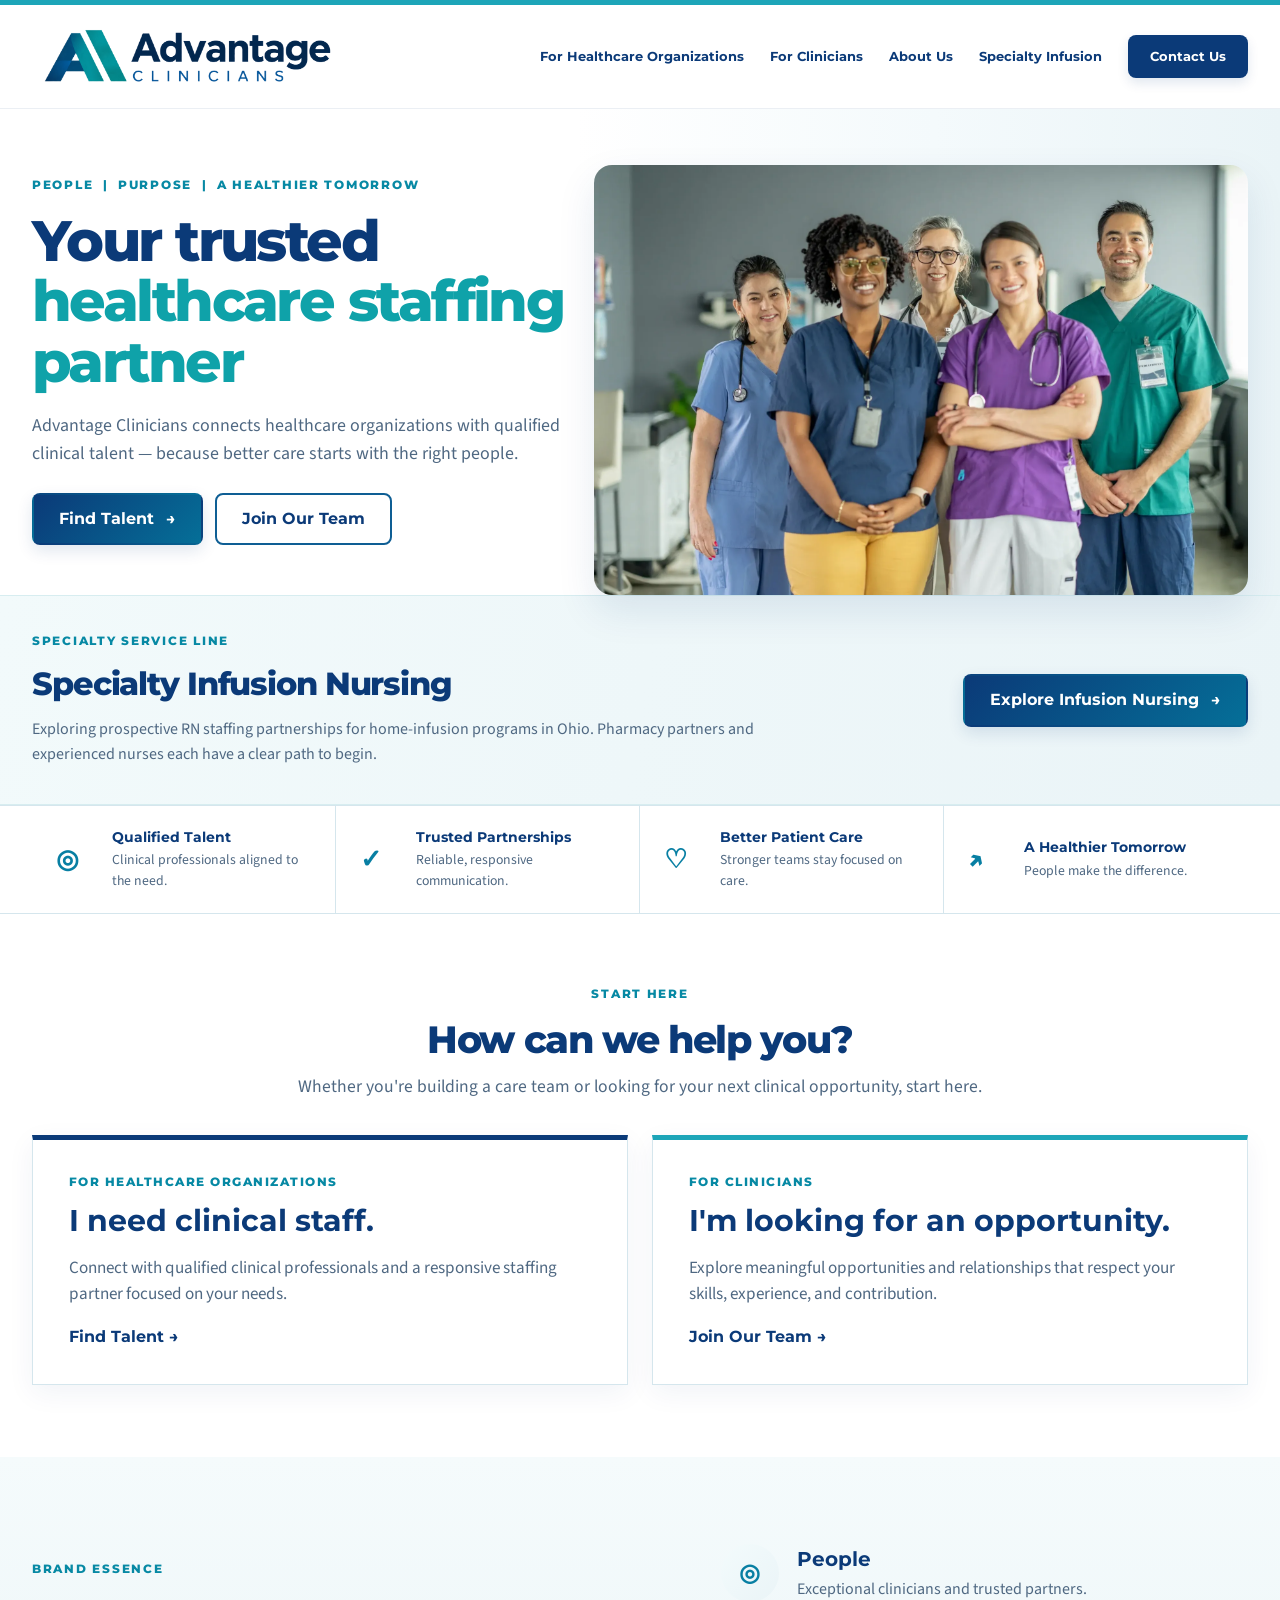
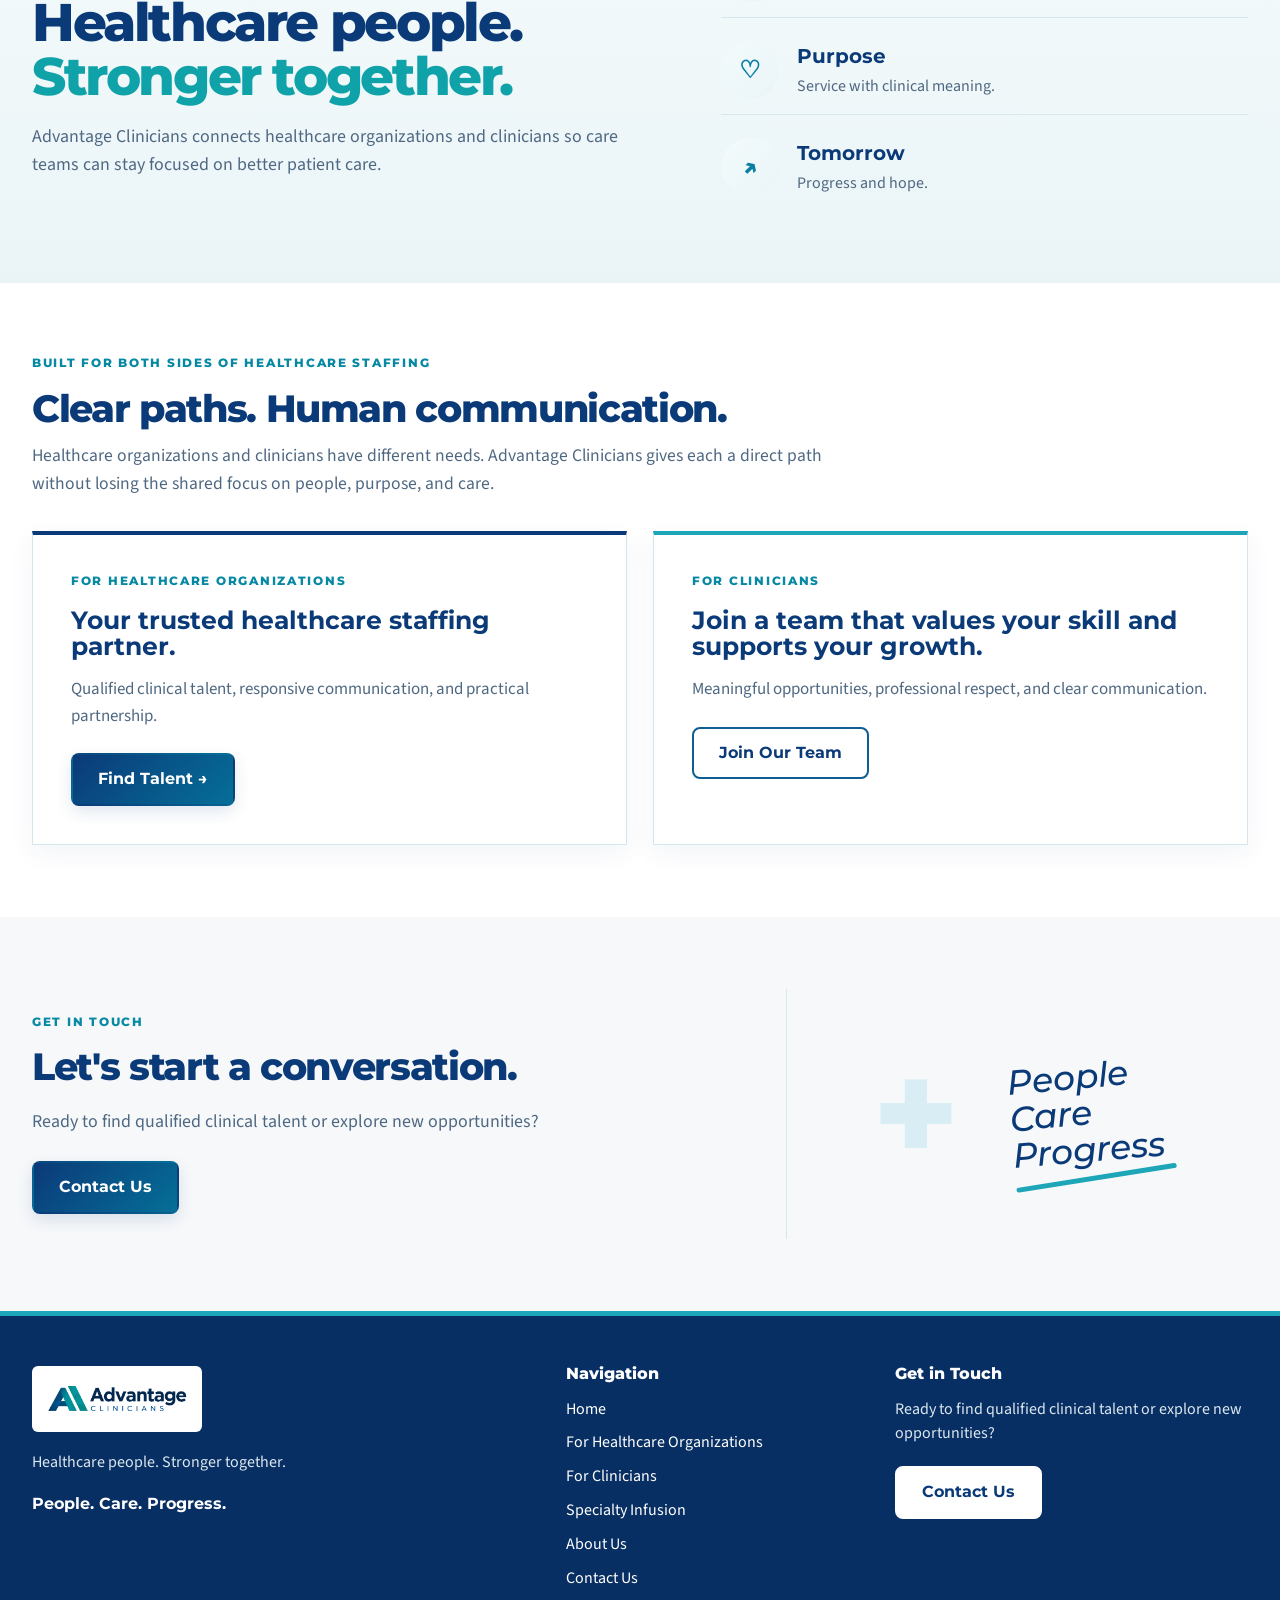
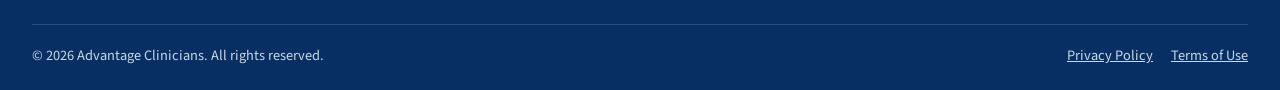
==== index.html @ 0e8f8163 "Narrow infusion nursing website to home visits within Ohio" ====
<!doctype html><html lang="en"><head>
<meta charset="utf-8"><meta name="viewport" content="width=device-width,initial-scale=1">
<title>Advantage Clinicians | Healthcare Staffing</title><meta name="description" content="Advantage Clinicians connects healthcare organizations with qualified clinical talent — because better care starts with the right people.">
<link rel="canonical" href="https://advantageclinicians.com/"><link rel="icon" type="image/png" href="/assets/favicon.png">
<meta property="og:title" content="Advantage Clinicians | Healthcare Staffing"><meta property="og:description" content="Healthcare people. Stronger together."><meta property="og:type" content="website"><meta property="og:url" content="https://advantageclinicians.com/"><meta property="og:image" content="https://advantageclinicians.com/assets/og-image.jpg">
<meta name="twitter:card" content="summary_large_image"><meta name="twitter:title" content="Advantage Clinicians | Healthcare Staffing"><meta name="twitter:description" content="Healthcare people. Stronger together."><meta name="twitter:image" content="https://advantageclinicians.com/assets/og-image.jpg">
<link rel="stylesheet" href="/assets/styles.css"><script src="/assets/site.js" defer></script></head><body><a class="skip-link" href="#main">Skip to content</a>
<header class="site-header"><div class="container header-inner"><a class="logo" href="/" aria-label="Advantage Clinicians home"><img src="/assets/advantage-clinicians-logo.png" alt="Advantage Clinicians"></a><button class="menu-button" aria-expanded="false" aria-controls="site-nav" aria-label="Open menu">☰</button><nav id="site-nav" class="nav" aria-label="Primary"><a href="/for-healthcare-organizations/">For Healthcare Organizations</a><a href="/for-clinicians/">For Clinicians</a><a href="/about/">About Us</a><a href="/specialty-infusion-nursing/">Specialty Infusion</a><a class="button-link" href="/contact/">Contact Us</a></nav></div></header>
<main id="main">
<section class="hero brand-hero"><div class="container hero-grid"><div class="hero-copy"><div class="eyebrow">People &nbsp;|&nbsp; Purpose &nbsp;|&nbsp; A Healthier Tomorrow</div><h1 class="hero-title"><span class="line">Your trusted</span><span class="line accent">healthcare staffing</span><span class="line accent">partner</span></h1><p class="lead">Advantage Clinicians connects healthcare organizations with qualified clinical talent — because better care starts with the right people.</p><div class="hero-actions"><a class="btn btn-primary" href="/for-healthcare-organizations/">Find Talent <span aria-hidden="true">→</span></a><a class="btn btn-secondary" href="/for-clinicians/">Join Our Team</a></div></div><div class="hero-media brand-media"><img src="/assets/hero-colorful.webp" alt="A diverse group of five healthcare clinicians standing together"></div></div></section>

<section class="infusion-discovery-strip" aria-labelledby="infusion-teaser-heading">
  <div class="container infusion-discovery-inner">
    <div><div class="eyebrow">Specialty service line</div><h2 id="infusion-teaser-heading">Specialty Infusion Nursing</h2><p>Exploring prospective RN staffing partnerships for home-infusion programs in Ohio. Pharmacy partners and experienced nurses each have a clear path to begin.</p></div>
    <a class="btn btn-primary" href="/specialty-infusion-nursing/">Explore Infusion Nursing <span aria-hidden="true">→</span></a>
  </div>
</section>
<section class="proof-strip" aria-label="Advantage Clinicians brand pillars"><div class="container proof-grid"><div class="proof-item"><div class="proof-icon">◎</div><div><strong>Qualified Talent</strong><span>Clinical professionals aligned to the need.</span></div></div><div class="proof-item"><div class="proof-icon">✓</div><div><strong>Trusted Partnerships</strong><span>Reliable, responsive communication.</span></div></div><div class="proof-item"><div class="proof-icon">♡</div><div><strong>Better Patient Care</strong><span>Stronger teams stay focused on care.</span></div></div><div class="proof-item"><div class="proof-icon">↗</div><div><strong>A Healthier Tomorrow</strong><span>People make the difference.</span></div></div></div></section>
<section class="section decision-section"><div class="container"><div class="section-title center"><div class="eyebrow">Start here</div><h2>How can we help you?</h2><p>Whether you're building a care team or looking for your next clinical opportunity, start here.</p></div><div class="audience-grid"><a class="audience-card" href="/for-healthcare-organizations/"><span class="audience-kicker">For healthcare organizations</span><h3>I need clinical staff.</h3><p>Connect with qualified clinical professionals and a responsive staffing partner focused on your needs.</p><span class="text-link">Find Talent →</span></a><a class="audience-card" href="/for-clinicians/"><span class="audience-kicker">For clinicians</span><h3>I'm looking for an opportunity.</h3><p>Explore meaningful opportunities and relationships that respect your skills, experience, and contribution.</p><span class="text-link">Join Our Team →</span></a></div></div></section>
<section class="section section-mist"><div class="container essence brand-essence"><div><div class="eyebrow">Brand essence</div><div class="essence-quote">Healthcare people.<span>Stronger together.</span></div><p class="lead">Advantage Clinicians connects healthcare organizations and clinicians so care teams can stay focused on better patient care.</p></div><div class="value-list"><div class="value-item"><div class="icon-circle">◎</div><div><strong>People</strong><p>Exceptional clinicians and trusted partners.</p></div></div><div class="value-item"><div class="icon-circle">♡</div><div><strong>Purpose</strong><p>Service with clinical meaning.</p></div></div><div class="value-item"><div class="icon-circle">↗</div><div><strong>Tomorrow</strong><p>Progress and hope.</p></div></div></div></div></section>
<section class="section"><div class="container"><div class="section-title"><div class="eyebrow">Built for both sides of healthcare staffing</div><h2>Clear paths. Human communication.</h2><p>Healthcare organizations and clinicians have different needs. Advantage Clinicians gives each a direct path without losing the shared focus on people, purpose, and care.</p></div><div class="split light-split"><div class="panel light-panel"><div class="eyebrow">For healthcare organizations</div><h3>Your trusted healthcare staffing partner.</h3><p>Qualified clinical talent, responsive communication, and practical partnership.</p><a class="btn btn-primary" href="/for-healthcare-organizations/">Find Talent →</a></div><div class="panel light-panel"><div class="eyebrow">For clinicians</div><h3>Join a team that values your skill and supports your growth.</h3><p>Meaningful opportunities, professional respect, and clear communication.</p><a class="btn btn-secondary" href="/for-clinicians/">Join Our Team</a></div></div></div></section>
<section class="section contact-preview section-soft"><div class="container contact-preview-grid"><div><div class="eyebrow">Get in touch</div><h2>Let's start a conversation.</h2><p class="lead">Ready to find qualified clinical talent or explore new opportunities?</p><div class="hero-actions"><a class="btn btn-primary" href="/contact/">Contact Us</a></div></div><div class="contact-graphic" aria-hidden="true"><div class="plus-mark">+</div><div class="script-words">People<br>Care<br>Progress</div></div></div></section>
</main>
<footer><div class="container"><div class="footer-grid"><div><img class="footer-logo" src="/assets/advantage-clinicians-logo.png" alt="Advantage Clinicians"><p class="footer-copy">Healthcare people. Stronger together.</p><p class="footer-mantra">People. Care. Progress.</p></div><div><h3 class="footer-title">Navigation</h3><div class="footer-links"><a href="/">Home</a><a href="/for-healthcare-organizations/">For Healthcare Organizations</a><a href="/for-clinicians/">For Clinicians</a><a href="/specialty-infusion-nursing/">Specialty Infusion</a><a href="/about/">About Us</a><a href="/contact/">Contact Us</a></div></div><div><h3 class="footer-title">Get in Touch</h3><p class="footer-copy" style="margin-top:0">Ready to find qualified clinical talent or explore new opportunities?</p><a class="btn btn-light footer-cta" href="/contact/">Contact Us</a></div></div><div class="footer-bottom"><span>© 2026 Advantage Clinicians. All rights reserved.</span><span class="legal-links"><a href="/privacy/">Privacy Policy</a><a href="/terms/">Terms of Use</a></span></div></div></footer></body></html>
---- assets/styles.css ----
@import url('https://fonts.googleapis.com/css2?family=Montserrat:wght@500;600;700;800&family=Source+Sans+3:wght@400;500;600;700&display=swap');
:root{--navy:#0B3A78;--deep:#123F86;--teal:#1DA5B8;--aqua:#20B9C4;--mist:#EAF4F7;--slate:#4F6882;--light:#F6F8FA;--gold:#F2B94B;--ink:#0B2C55;--white:#fff;--border:#D5E6ED;--shadow:0 16px 38px rgba(11,58,120,.10)}
*{box-sizing:border-box}html{scroll-behavior:smooth}body{margin:0;font-family:'Source Sans 3',system-ui,-apple-system,BlinkMacSystemFont,'Segoe UI',sans-serif;color:var(--ink);background:#fff;line-height:1.55}a{color:inherit}img{max-width:100%;display:block}.container{width:min(1220px,calc(100% - 64px));margin:0 auto}.skip-link{position:absolute;left:-9999px;top:8px;background:var(--navy);color:#fff;padding:10px 14px;border-radius:6px;z-index:999}.skip-link:focus{left:8px}
.site-header{background:#fff;position:sticky;top:0;z-index:100;border-top:5px solid var(--teal);border-bottom:1px solid rgba(11,58,120,.08)}.header-inner{min-height:86px;display:flex;align-items:center;justify-content:space-between;gap:32px}.logo{display:inline-flex;align-items:center;flex:0 0 auto}.logo img{width:310px;height:auto}.nav{display:flex;align-items:center;gap:26px}.nav a{font-family:'Montserrat',sans-serif;font-size:.82rem;font-weight:700;text-decoration:none;color:var(--navy);white-space:nowrap;padding:10px 0;position:relative}.nav a:not(.button-link)::after{content:'';position:absolute;height:2px;left:0;right:100%;bottom:2px;background:var(--teal);transition:right .18s ease}.nav a:not(.button-link):hover::after,.nav a[aria-current='page']::after{right:0}.button-link{background:var(--navy)!important;color:#fff!important;padding:11px 22px!important;border-radius:8px;min-width:110px;text-align:center;box-shadow:0 5px 12px rgba(11,58,120,.12)}.button-link:hover{background:var(--deep)!important}.menu-button{display:none;background:none;border:0;font-size:1.45rem;color:var(--navy);padding:10px;cursor:pointer}
.btn{display:inline-flex;align-items:center;justify-content:center;gap:12px;text-decoration:none;font-family:'Montserrat',sans-serif;font-weight:700;padding:12px 25px;min-height:46px;border:2px solid transparent;border-radius:8px;transition:background .15s ease,color .15s ease,transform .15s ease,box-shadow .15s ease}.btn:hover{transform:translateY(-1px)}.btn-primary{background:linear-gradient(135deg,var(--navy),#056f98);color:#fff;box-shadow:0 6px 16px rgba(11,58,120,.12)}.btn-primary:hover{background:var(--navy)}.btn-secondary{background:#fff;color:var(--navy);border-color:#0E5E94}.btn-secondary:hover{background:var(--mist)}.btn-light{background:#fff;color:var(--navy);border-color:#fff}.btn-teal{background:var(--teal);color:#fff}.btn-teal:hover{background:#168fa0}
.hero{padding:54px 0 0;background:linear-gradient(90deg,#fff 0%,#fff 45%,#F4FAFC 73%,var(--mist) 100%)}.hero-grid{display:grid;grid-template-columns:.90fr 1.10fr;gap:26px;align-items:center}.hero-copy{padding:14px 0 50px}.eyebrow{font-family:'Montserrat',sans-serif;text-transform:uppercase;letter-spacing:.15em;color:#0789A4;font-size:.72rem;font-weight:800;margin-bottom:16px}h1,h2,h3{font-family:'Montserrat',sans-serif;color:var(--navy);margin:0;line-height:1.06}h1{font-size:clamp(3rem,4.45vw,4.25rem);font-weight:800;letter-spacing:-.045em}h2{font-size:clamp(2rem,3vw,3.1rem);font-weight:800;letter-spacing:-.035em}h3{font-size:1.23rem;font-weight:700}.hero-title{max-width:640px}.hero-title .line{display:block;white-space:nowrap}.hero-title .accent{color:#0FA2A9}.lead{font-size:1.12rem;color:var(--slate);line-height:1.55;margin:20px 0 0;max-width:620px}.hero-actions{display:flex;gap:12px;flex-wrap:wrap;margin-top:25px}.hero-actions .btn{min-width:145px}.brand-media{align-self:stretch;display:flex;align-items:flex-end}.brand-media img{width:100%;aspect-ratio:1.5/1;max-height:430px;object-fit:cover;object-position:center;border-radius:18px;box-shadow:0 16px 38px rgba(11,58,120,.10)}
.proof-strip{background:#fff;border-top:1px solid var(--border);border-bottom:1px solid var(--border)}.proof-grid{display:grid;grid-template-columns:repeat(4,1fr)}.proof-item{display:grid;grid-template-columns:44px 1fr;gap:12px;align-items:center;padding:20px 24px;border-right:1px solid var(--border)}.proof-item:last-child{border-right:0}.proof-icon{font-family:'Montserrat';font-weight:800;color:#087FA3;font-size:1.65rem}.proof-item strong{display:block;font-family:'Montserrat';font-size:.9rem;color:var(--navy)}.proof-item span{display:block;color:var(--slate);font-size:.86rem;margin-top:2px}
.section{padding:72px 0}.section-soft{background:var(--light)}.section-mist{background:linear-gradient(180deg,#F5FBFC 0%,var(--mist) 100%)}.center{text-align:center}.section-title{max-width:850px;margin-bottom:34px}.section-title.center{margin-left:auto;margin-right:auto}.section-title p{font-size:1.1rem;color:var(--slate);margin:13px 0 0}.decision-section{background:#fff}.audience-grid{display:grid;grid-template-columns:1fr 1fr;gap:24px}.audience-card{text-decoration:none;background:#fff;border:1px solid var(--border);border-top:5px solid var(--teal);padding:34px 36px;min-height:245px;box-shadow:0 8px 26px rgba(11,58,120,.06);transition:transform .18s ease,box-shadow .18s ease}.audience-card:first-child{border-top-color:var(--navy)}.audience-card:hover{transform:translateY(-3px);box-shadow:var(--shadow)}.audience-kicker{display:block;font-family:'Montserrat';font-size:.72rem;text-transform:uppercase;letter-spacing:.13em;font-weight:800;color:#0789A4;margin-bottom:14px}.audience-card h3{font-size:1.9rem}.audience-card p{font-size:1.07rem;color:var(--slate);max-width:520px}.text-link{font-family:'Montserrat';font-weight:700;color:var(--navy)}
.pillars{display:grid;grid-template-columns:repeat(4,1fr);gap:18px}.pillar,.card,.step{background:#fff;border:1px solid var(--border);padding:27px;min-height:182px;box-shadow:0 4px 14px rgba(11,58,120,.025)}.pillar p,.card p,.step p{color:var(--slate);margin-bottom:0}.icon-circle{width:58px;height:58px;border-radius:50%;display:grid;place-items:center;background:linear-gradient(135deg,#F3FBFC,var(--mist));color:#087FA3;font-family:'Montserrat';font-weight:800;font-size:1.5rem;margin-bottom:15px}.essence{display:grid;grid-template-columns:1.08fr .92fr;gap:70px;align-items:center}.essence-quote{font-family:'Montserrat';font-weight:800;color:var(--navy);font-size:clamp(2.55rem,4.15vw,4.35rem);line-height:1.02;letter-spacing:-.045em}.essence-quote span{display:block;color:#0FA2A9}.value-list{display:grid;gap:8px}.value-item{display:flex;gap:18px;align-items:center;padding:15px 0;border-bottom:1px solid var(--border)}.value-item:last-child{border-bottom:0}.value-item .icon-circle{margin:0;flex:0 0 58px}.value-item strong{font-family:'Montserrat';font-size:1.22rem;color:var(--navy)}.value-item p{margin:3px 0 0;color:var(--slate)}
.split{display:grid;grid-template-columns:1fr 1fr;gap:24px}.panel{padding:38px}.light-split{gap:26px}.light-panel{background:#fff;border:1px solid var(--border);border-top:4px solid var(--teal);box-shadow:0 8px 25px rgba(11,58,120,.055)}.light-panel:first-child{border-top-color:var(--navy)}.light-panel h3{font-size:1.55rem;margin-bottom:10px}.light-panel p{color:var(--slate);font-size:1.06rem;margin-bottom:24px}.cards{display:grid;grid-template-columns:repeat(3,1fr);gap:18px}.steps{display:grid;grid-template-columns:repeat(4,1fr);gap:16px}.step-number{font-family:'Montserrat';font-weight:800;color:#0798A6;font-size:1.8rem;margin-bottom:16px}.bullet-grid{display:grid;grid-template-columns:repeat(3,1fr);gap:14px}.bullet{display:flex;gap:12px;align-items:flex-start;padding:18px 20px;background:#fff;border:1px solid var(--border);font-weight:600;color:var(--ink)}.bullet::before{content:'✓';color:var(--teal);font-family:'Montserrat';font-weight:800}.quote-card{background:var(--mist);border-left:4px solid var(--teal);padding:30px 32px}.quote-card strong{font-family:'Montserrat';font-size:1.4rem;color:var(--navy)}
.contact-preview-grid{display:grid;grid-template-columns:1.2fr .8fr;gap:60px;align-items:center}.contact-graphic{min-height:250px;display:flex;align-items:center;justify-content:center;gap:50px;border-left:1px solid var(--border)}.plus-mark{font-family:'Montserrat';font-size:9rem;font-weight:800;color:#D8EEF4;line-height:.7}.script-words{font-family:'Montserrat';font-size:2.15rem;font-weight:500;font-style:italic;line-height:1.08;color:var(--navy);transform:rotate(-5deg);position:relative}.script-words::after{content:'';position:absolute;left:0;right:-10px;height:5px;background:var(--teal);bottom:-12px;transform:rotate(-4deg);border-radius:4px}
.simple-hero{position:relative;background:linear-gradient(90deg,#fff 0%,#fff 58%,#F2FAFC 100%);color:var(--ink);padding:66px 0 62px;border-bottom:1px solid var(--border)}.simple-hero::before{content:'';position:absolute;left:0;top:0;bottom:0;width:6px;background:linear-gradient(var(--teal),var(--navy))}.simple-hero.teal{background:linear-gradient(90deg,#fff 0%,#fff 58%,#EEFAFB 100%)}.simple-hero h1{color:var(--navy);max-width:1000px}.simple-hero .lead{color:var(--slate);max-width:820px}.simple-hero .eyebrow{color:#0789A4!important}.simple-hero .btn-light{background:var(--navy);color:#fff;border-color:var(--navy)}.simple-hero .btn-secondary{border-color:var(--navy)!important;color:var(--navy)!important;background:#fff!important}
.form-wrap{display:grid;grid-template-columns:.8fr 1.2fr;gap:34px;align-items:start}.contact-aside{background:var(--mist);color:var(--ink);padding:36px;border-top:5px solid var(--teal);position:sticky;top:112px}.contact-aside h2,.contact-aside h3{color:var(--navy)}.contact-aside p{color:var(--slate)}form{background:#fff;border:1px solid var(--border);padding:32px;box-shadow:var(--shadow)}.field-grid{display:grid;grid-template-columns:1fr 1fr;gap:16px}.field{display:flex;flex-direction:column;gap:7px;margin-bottom:17px}label{font-family:'Montserrat';font-size:.9rem;font-weight:700;color:var(--navy)}input,textarea,select{width:100%;font:inherit;padding:13px 14px;border:1px solid #aec5d2;border-radius:7px;background:#fff;color:var(--ink)}textarea{min-height:150px;resize:vertical}.help{color:var(--slate);font-size:.92rem}.required{color:#a03939}.radio-group{display:grid;gap:8px}.radio-row{display:flex;align-items:flex-start;gap:10px;padding:11px;border:1px solid var(--border);border-radius:7px}.radio-row input{width:auto;margin-top:4px}.hp{position:absolute!important;left:-9999px!important}.notice{border-left:4px solid var(--gold);padding:16px 18px;background:#fff7de;color:#654f12}.legal-page{max-width:900px}.legal-page h2{font-size:1.7rem;margin-top:36px}.legal-page h3{font-size:1.2rem;margin-top:26px}.legal-page p,.legal-page li{color:var(--slate)}.legal-page ul{padding-left:24px}.meta-note{font-size:.95rem;color:var(--slate)}
footer{background:#082f63;color:#fff;padding:50px 0 22px;border-top:5px solid var(--teal)}.footer-grid{display:grid;grid-template-columns:1.3fr .75fr .95fr;gap:50px;align-items:start}.footer-logo{background:#fff;padding:8px 10px;border-radius:6px;width:170px}.footer-copy{color:#dce7f0;max-width:520px;margin:18px 0 10px}.footer-mantra{font-family:'Montserrat';font-weight:700;color:#fff;margin-top:18px}.footer-title{font-family:'Montserrat';font-weight:800;font-size:1rem;margin:0 0 14px;color:#fff}.footer-links{display:grid;gap:9px}.footer-links a{color:#fff;text-decoration:none}.footer-links a:hover{text-decoration:underline}.footer-cta{display:inline-flex;margin-top:10px}.footer-bottom{margin-top:34px;padding-top:20px;border-top:1px solid rgba(255,255,255,.15);display:flex;justify-content:space-between;gap:20px;color:#c9d9e3;font-size:.9rem}.legal-links{display:flex;gap:18px}.legal-links a{color:#c9d9e3}
a:focus-visible,button:focus-visible,input:focus-visible,textarea:focus-visible,select:focus-visible{outline:3px solid var(--aqua);outline-offset:3px}
@media(max-width:1050px){.container{width:min(100% - 40px,1220px)}.menu-button{display:block}.nav{position:absolute;top:86px;left:0;right:0;background:#fff;border-bottom:1px solid var(--border);padding:18px 20px;display:none;flex-direction:column;align-items:stretch;gap:4px}.nav.open{display:flex}.nav a{padding:12px 6px}.button-link{margin-top:6px}.hero{padding-top:42px}.hero-grid,.essence,.form-wrap,.contact-preview-grid{grid-template-columns:1fr}.hero-grid{gap:20px}.hero-copy{padding-bottom:30px}.brand-media{justify-content:center}.brand-media img{max-height:none;max-width:830px;aspect-ratio:1.5/1}.proof-grid{grid-template-columns:repeat(2,1fr)}.proof-item:nth-child(2){border-right:0}.proof-item:nth-child(-n+2){border-bottom:1px solid var(--border)}.contact-aside{position:static}.pillars{grid-template-columns:repeat(2,1fr)}.cards{grid-template-columns:repeat(2,1fr)}.steps{grid-template-columns:repeat(2,1fr)}.contact-graphic{border-left:0;border-top:1px solid var(--border);padding-top:30px}.footer-grid{grid-template-columns:1fr 1fr}.footer-grid>div:first-child{grid-column:1/-1}}
@media(max-width:700px){.container{width:min(100% - 28px,1220px)}.header-inner{min-height:74px}.logo img{width:230px}.nav{top:74px}.hero{padding:34px 0 0;background:#fff}.hero-grid{gap:12px}.hero-title .line{white-space:normal}.hero-copy{padding-bottom:32px}.brand-media img{width:100%}.eyebrow{margin-bottom:14px}.lead{font-size:1.04rem}.hero-actions{flex-direction:column}.hero-actions .btn{width:100%}.proof-grid,.audience-grid,.split,.pillars,.cards,.steps,.bullet-grid,.field-grid,.footer-grid{grid-template-columns:1fr}.proof-item{border-right:0!important;border-bottom:1px solid var(--border)}.proof-item:last-child{border-bottom:0}.section{padding:54px 0}.audience-card{padding:28px;min-height:auto}.contact-graphic{gap:30px}.plus-mark{font-size:6rem}.script-words{font-size:1.65rem}.footer-grid>div:first-child{grid-column:auto}.footer-bottom{flex-direction:column}.legal-links{flex-wrap:wrap}}
@media(prefers-reduced-motion:reduce){*{scroll-behavior:auto!important;transition:none!important}}
.section-dark{background:linear-gradient(135deg,var(--navy),#0A527D);color:#fff}.section-dark h2,.section-dark h3,.section-dark .lead{color:#fff}.panel.navy{background:#fff;border:1px solid var(--border);border-left:5px solid var(--navy);box-shadow:0 7px 20px rgba(11,58,120,.05)}.panel.teal{background:#fff;border:1px solid var(--border);border-left:5px solid var(--teal);box-shadow:0 7px 20px rgba(11,58,120,.05)}.panel.navy h2,.panel.navy h3,.panel.teal h2,.panel.teal h3{color:var(--navy)}.panel.navy p,.panel.teal p{color:var(--slate)}

/* Specialty Infusion Nursing v1 — scoped, additive styles */
.infusion-site{--infusion-ink:#0b2c55}
.infusion-hero{background:linear-gradient(118deg,#f7fbfd 0%,#eef8fa 62%,#e5f5f5 100%);padding:25px 0 70px;overflow:hidden}
.infusion-hero-grid{display:grid;grid-template-columns:1.08fr .92fr;align-items:center;gap:44px}
.infusion-hero-content{padding:38px 0}.infusion-hero h1{font-size:clamp(2.4rem,4.1vw,4rem);line-height:1.09;letter-spacing:-.038em}
.infusion-hero .lead{font-size:1.11rem}.infusion-quiet{font-size:.88rem;color:var(--slate);margin-top:18px}
.infusion-breadcrumb{display:flex;align-items:center;flex-wrap:wrap;gap:10px;padding:15px 0 20px;color:var(--slate);font-size:.9rem}
.infusion-breadcrumb a{text-decoration:none;color:var(--navy);font-weight:700}.infusion-breadcrumb a:hover{text-decoration:underline}
.infusion-hero-art{min-height:440px;border-radius:24px;background:radial-gradient(circle at 60% 42%,#91dbe0 0%,#c4ebed 36%,#eaf8f8 68%,#edf7f9 100%);position:relative;border:1px solid #c1e7e9;box-shadow:var(--shadow);overflow:hidden}
.infusion-hero-art:before,.infusion-hero-art:after{content:"";position:absolute;width:420px;height:420px;top:10px;left:10%;border:2px solid rgba(11,58,120,.12);border-radius:50%}.infusion-hero-art:after{width:300px;height:300px;top:70px;left:22%;border-color:rgba(11,58,120,.1)}
.infusion-art-orbit{position:absolute;inset:0;display:grid;place-items:center}
.infusion-art-core{position:relative;z-index:1;width:230px;height:230px;border-radius:50%;background:linear-gradient(140deg,#0b3a78,#076f90);display:flex;flex-direction:column;align-items:center;justify-content:center;text-align:center;padding:22px;color:#fff;box-shadow:0 17px 36px rgba(11,58,120,.25)}
.infusion-art-core span{font-family:Montserrat,sans-serif;font-size:1rem;letter-spacing:.12em;text-transform:uppercase;color:#b9f1f0}.infusion-art-core strong{font-family:Montserrat,sans-serif;font-size:1.65rem;line-height:1.16;margin-top:12px}
.infusion-art-icon{position:absolute;font-size:9rem;font-weight:800;color:rgba(255,255,255,.4);top:-45px;right:14px}
.infusion-art-node{display:flex;gap:12px;align-items:center;position:absolute;z-index:2;background:#fff;padding:14px 18px;box-shadow:0 11px 23px rgba(11,58,120,.11);border-radius:14px;border:1px solid #daeaef}
.infusion-node-a{top:35px;left:24px}.infusion-node-b{right:22px;bottom:35px}
.infusion-art-node strong,.infusion-art-node small{display:block}.infusion-art-node strong{font-family:Montserrat,sans-serif;font-size:.9rem;color:var(--navy)}.infusion-art-node small{color:var(--slate);font-size:.78rem}
.infusion-node-symbol{display:grid;place-items:center;border-radius:12px;width:38px;height:38px;background:var(--mist);color:var(--navy);font-size:1.25rem}
.infusion-audience-grid{display:grid;grid-template-columns:1fr 1fr;gap:24px}
.infusion-audience-card{position:relative;display:block;text-decoration:none;background:#fff;border:1px solid var(--border);border-top:5px solid var(--navy);border-radius:14px;padding:38px;box-shadow:0 10px 26px rgba(11,58,120,.06);transition:box-shadow .2s,transform .2s}
.infusion-audience-card.clinician{border-top-color:var(--teal)}.infusion-audience-card:hover{transform:translateY(-3px);box-shadow:var(--shadow)}
.infusion-card-label{font:800 .72rem Montserrat,sans-serif;text-transform:uppercase;letter-spacing:.12em;color:#067e9a}
.infusion-audience-card h3{font-size:1.62rem;max-width:390px;margin:22px 0 14px;line-height:1.22}.infusion-audience-card p{color:var(--slate);max-width:450px}.infusion-card-link{display:block;font:700 .95rem Montserrat,sans-serif;color:var(--navy);margin-top:25px}
.infusion-card-symbol{display:grid;place-items:center;width:48px;height:48px;background:var(--mist);color:var(--navy);border-radius:50%;font-size:1.4rem;margin-top:24px}
.infusion-steps{display:grid;grid-template-columns:repeat(3,1fr);gap:20px}
.infusion-steps article{padding:30px;background:#fff;border:1px solid var(--border);border-radius:12px}
.infusion-step-number{display:block;font:800 1.7rem Montserrat,sans-serif;color:#068c9f;margin-bottom:20px}.infusion-steps h3{line-height:1.23}.infusion-steps p{color:var(--slate)}
.infusion-feature-grid{display:grid;grid-template-columns:1.12fr .88fr;align-items:center;gap:55px}
.infusion-feature-grid>div>p:not(.lead){color:var(--slate);margin-top:17px}
.infusion-feature-panel{padding:32px 38px;background:#eaf4f7;border:1px solid #d0e8ec;border-radius:14px}
.infusion-feature-panel strong{display:block;font:800 1.15rem Montserrat,sans-serif;color:var(--navy);line-height:1.35}
.infusion-feature-panel ul{list-style:none;padding:0;margin:20px 0 0}.infusion-feature-panel li{position:relative;padding:12px 0 12px 27px;color:var(--slate);border-top:1px solid #cee4e9}
.infusion-feature-panel li:before{content:"✓";position:absolute;left:0;color:#078fa6;font-weight:800}
.infusion-faq{max-width:950px;margin:0 auto 30px;display:grid;gap:12px}.infusion-faq details{background:#fff;padding:0 24px;border:1px solid var(--border);border-radius:10px}
.infusion-faq summary{cursor:pointer;padding:20px 0;font-family:Montserrat,sans-serif;font-weight:700;color:var(--navy)}
.infusion-faq details p{margin:0 0 22px;color:var(--slate)}
.infusion-safety{padding:20px 22px;background:#fff8e4;border-left:4px solid #d7a83c;border-radius:4px;color:#624e1e;font-size:.96rem;line-height:1.6;margin:28px 0 0}.infusion-safety strong{font-family:Montserrat,sans-serif}
.infusion-on-dark{border-color:#fff!important;color:#fff!important;background:transparent!important}
.infusion-subhero{padding:25px 0 68px;background:linear-gradient(100deg,#f7fbfe 0%,#eef8fa 100%);border-bottom:1px solid #d5e6ed}
.infusion-subhero h1{max-width:960px;font-size:clamp(2.5rem,4.1vw,4rem);line-height:1.1}
.infusion-subhero .lead{max-width:880px}
.infusion-clinician-hero{background:linear-gradient(100deg,#f7fcfc,#eaf9f8)}
.infusion-service-cards{grid-template-columns:repeat(2,1fr)}
.infusion-service-cards .card{border-radius:12px;min-height:190px}.infusion-service-cards .icon-circle{font-size:1rem}
.infusion-conversion{display:flex;gap:30px;justify-content:space-between;align-items:center;background:#eef8fa;padding:36px 42px;border:1px solid #d1e8ef;border-radius:14px}
.infusion-conversion h2{font-size:clamp(1.8rem,2.7vw,2.6rem)}.infusion-conversion p{max-width:630px;color:var(--slate)}
.infusion-discovery-strip{border-top:1px solid #d7edf0;border-bottom:1px solid #d7edf0;background:linear-gradient(100deg,#f2fafb,#eaf4f7);padding:37px 0}
.infusion-discovery-inner{display:flex;align-items:center;justify-content:space-between;gap:28px}
.infusion-discovery-inner h2{font-size:clamp(1.7rem,2.5vw,2.4rem)}.infusion-discovery-inner p{max-width:740px;color:var(--slate);margin-bottom:0}
.infusion-secondary-feature{background:#f7fbfc}.infusion-secondary-feature .infusion-feature-panel{background:#fff}
.infusion-form-hero{padding-bottom:50px}.infusion-form-layout{display:grid;grid-template-columns:.73fr 1.27fr;gap:34px;align-items:start}
.infusion-form-intro{position:sticky;top:120px}.infusion-form-intro h2{font-size:clamp(1.7rem,2.5vw,2.3rem)}
.infusion-form-intro>p{color:var(--slate)}.infusion-tip{margin-top:22px;border-top:3px solid var(--teal);background:#fff;padding:25px;border-radius:8px}
.infusion-tip strong{font-family:Montserrat,sans-serif;color:var(--navy)}.infusion-tip p{margin-bottom:0;color:var(--slate)}
.infusion-form{border-radius:13px;box-shadow:0 15px 32px rgba(11,58,120,.09);padding:36px}
.infusion-form h2{font-size:1.55rem;line-height:1.25;margin:0 0 8px}
.infusion-form .infusion-form-subhead{font-size:1.35rem;border-top:1px solid var(--border);margin:22px 0 20px;padding-top:25px}
.infusion-form-desc{color:var(--slate);margin:0 0 22px}
.infusion-form .field-grid{gap:16px}.infusion-form .field{margin-bottom:19px}
.infusion-form .field label{font-size:.86rem}.infusion-form input,.infusion-form select,.infusion-form textarea{min-height:46px}
.infusion-field-help{display:block;font-size:.85rem;color:var(--slate);margin-top:4px}
.infusion-optional{font-size:.78rem;color:var(--slate);font-weight:500}
.infusion-fieldset{border:1px solid var(--border);border-radius:8px;padding:18px;margin:10px 0 22px;min-width:0}
.infusion-fieldset legend{font-family:Montserrat,sans-serif;font-size:.85rem;font-weight:700;color:var(--navy);padding:0 6px}
.infusion-check-grid{display:grid;grid-template-columns:1fr 1fr;gap:11px;margin-top:12px}
.infusion-check,.infusion-consent{display:flex;align-items:flex-start;gap:11px;cursor:pointer;font:500 .94rem 'Source Sans 3',sans-serif;color:var(--ink)}
.infusion-check input,.infusion-consent input{width:18px;height:18px;min-height:18px;margin:3px 0 0;flex:0 0 18px;accent-color:#087e98}
.infusion-consent{border:1px solid var(--border);background:#f2f9fb;border-radius:10px;padding:17px;margin-top:15px;font-size:.93rem}
.infusion-privacy{font-size:.87rem;color:var(--slate)}.infusion-privacy a{font-weight:700;color:var(--navy)}
.infusion-submit{margin-top:6px;cursor:pointer}.infusion-thanks{min-height:60vh;padding-top:70px}
@media(max-width:1050px){.infusion-hero-grid,.infusion-feature-grid,.infusion-form-layout{grid-template-columns:1fr}.infusion-hero-art{min-height:390px}.infusion-form-intro{position:static}}
@media(max-width:700px){.infusion-hero{padding-bottom:35px}.infusion-hero-content{padding:10px 0}.infusion-hero-art{min-height:315px}.infusion-art-core{width:175px;height:175px}.infusion-art-core strong{font-size:1.18rem}.infusion-art-node{padding:9px}.infusion-node-a{top:15px;left:10px}.infusion-node-b{bottom:15px;right:10px}.infusion-audience-grid,.infusion-steps,.infusion-check-grid,.infusion-service-cards{grid-template-columns:1fr}.infusion-audience-card{padding:26px}.infusion-feature-panel{padding:25px}.infusion-conversion,.infusion-discovery-inner{display:block}.infusion-conversion{padding:28px}.infusion-discovery-inner .btn,.infusion-conversion .btn{margin-top:17px;width:100%}.infusion-form{padding:23px}.infusion-subhero{padding-bottom:42px}.infusion-form .field-grid{grid-template-columns:1fr}}
@media(prefers-reduced-motion:reduce){.infusion-audience-card{transition:none!important}}

/* Release review: contrast and focus improvements for the infusion service line */
.infusion-site .eyebrow {color:#065d72}
.infusion-site .infusion-card-label {color:#06677e}
.infusion-site .infusion-step-number {color:#056a80}
.infusion-site .infusion-optional {color:#475e73}
.infusion-site summary:focus-visible,.infusion-audience-card:focus-visible {
  outline:3px solid #085d83;outline-offset:4px;
}
.infusion-site .infusion-faq details[open] summary {margin-bottom:2px}
@media (max-width:700px) {
  .infusion-site .infusion-faq details {padding:0 16px}
}
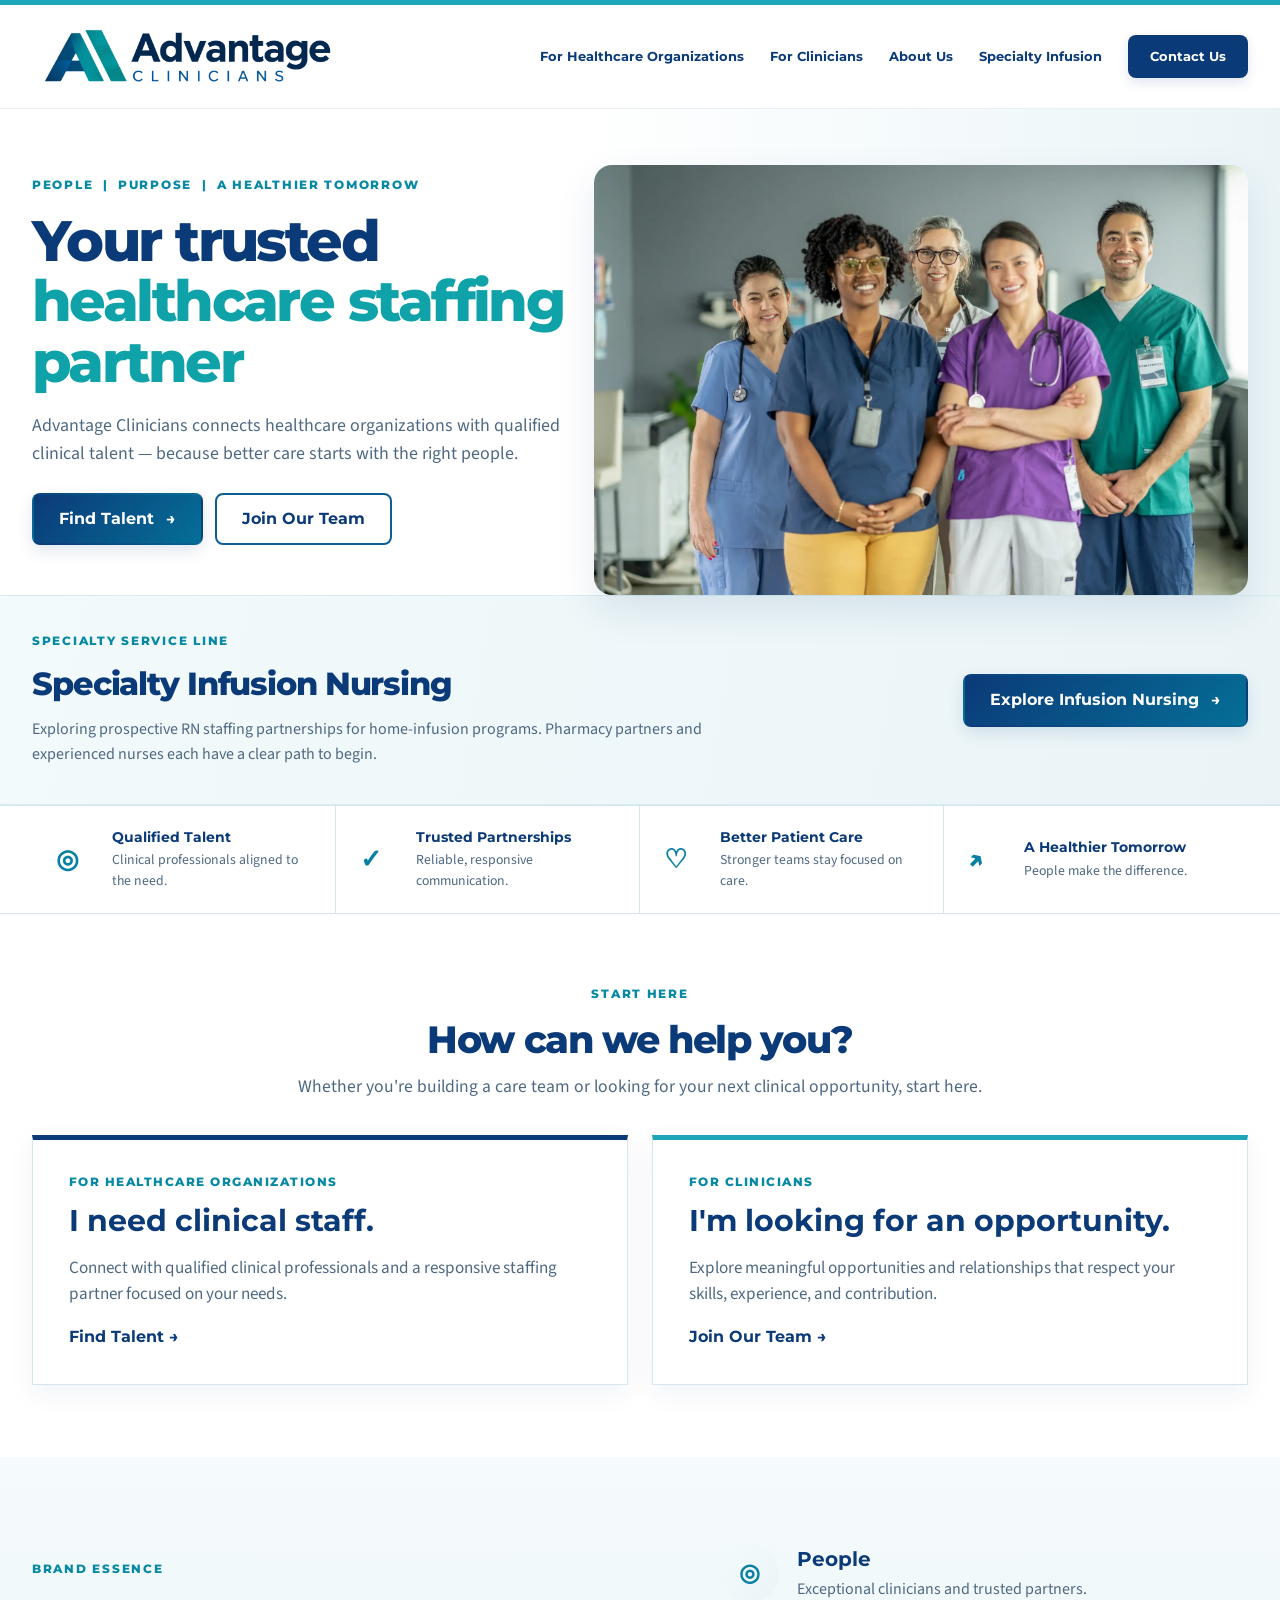
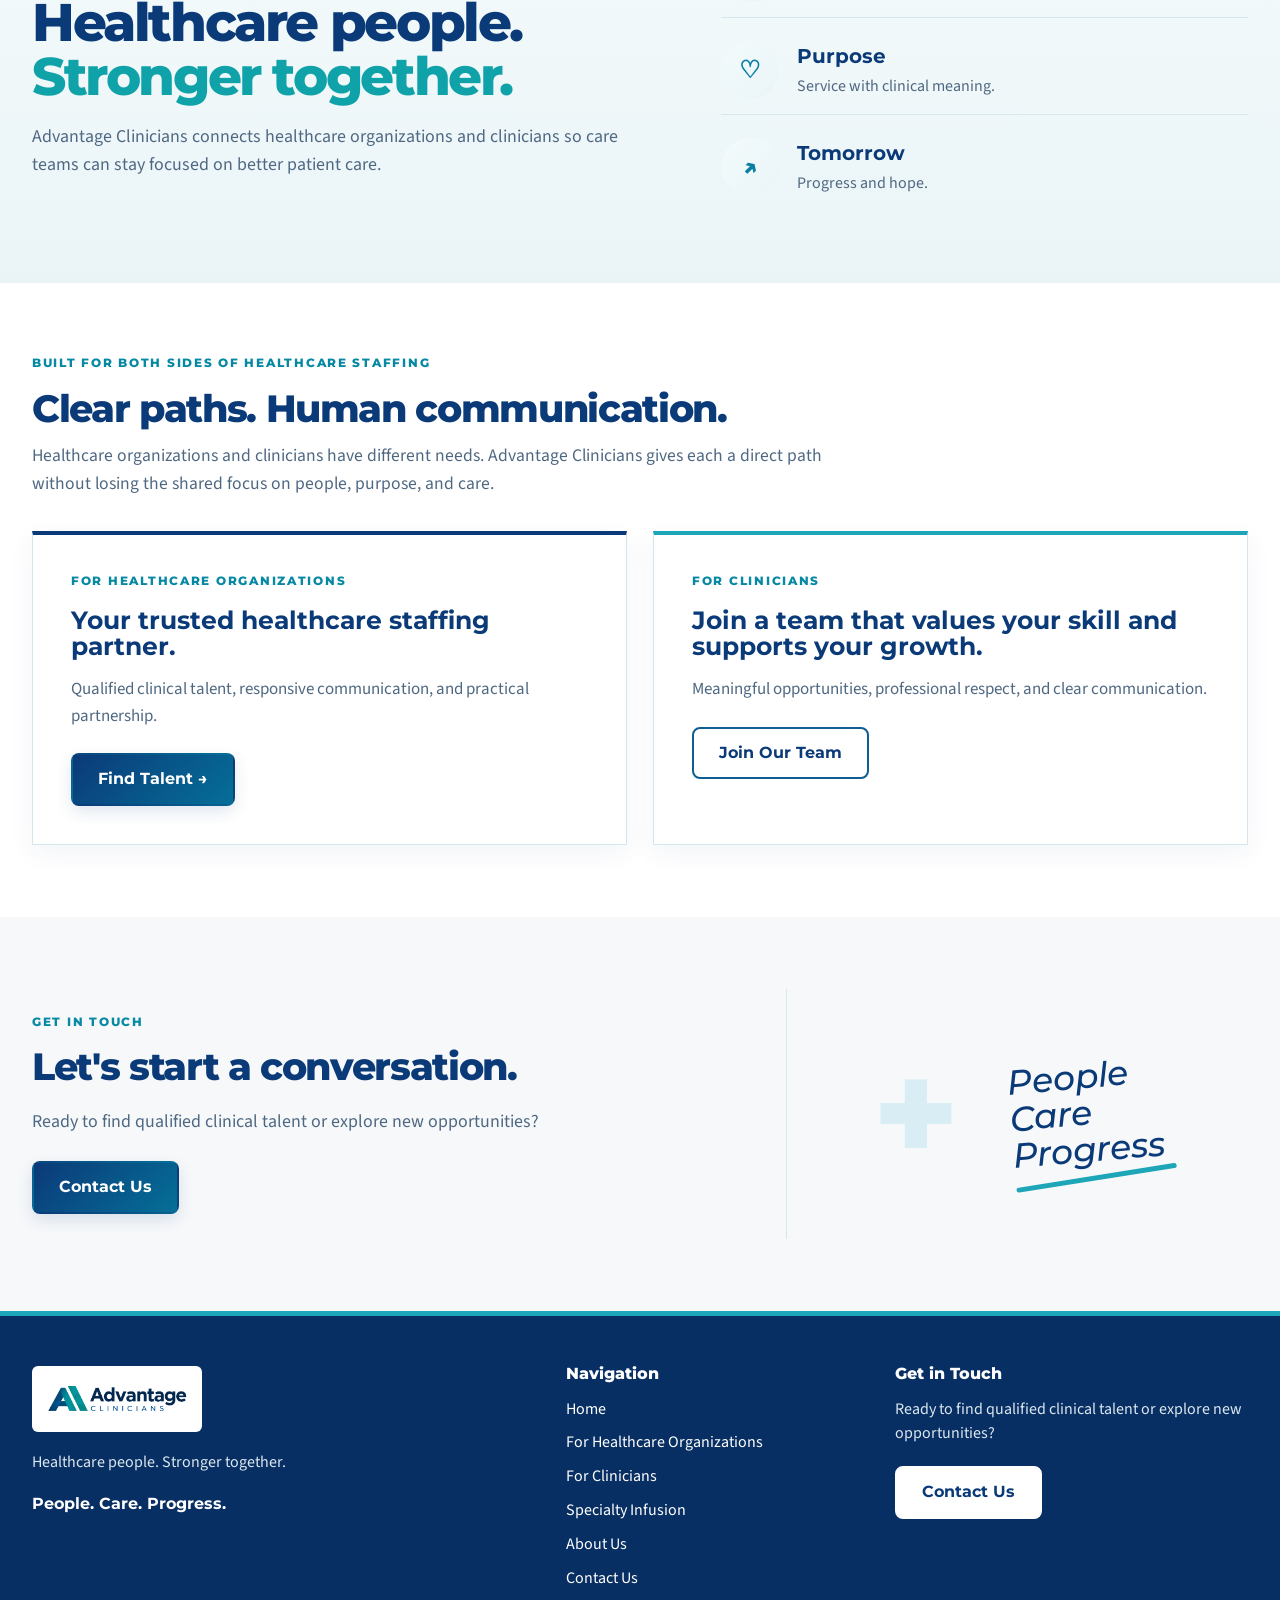
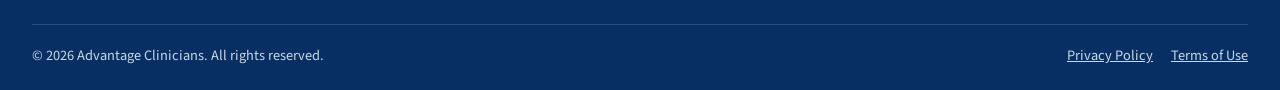
==== commit b599312c: "Remove Ohio-only service and recruitment positioning" ====
--- a/index.html
+++ b/index.html
@@ -11,7 +11,7 @@
 
 <section class="infusion-discovery-strip" aria-labelledby="infusion-teaser-heading">
   <div class="container infusion-discovery-inner">
-    <div><div class="eyebrow">Specialty service line</div><h2 id="infusion-teaser-heading">Specialty Infusion Nursing</h2><p>Exploring prospective RN staffing partnerships for home-infusion programs in Ohio. Pharmacy partners and experienced nurses each have a clear path to begin.</p></div>
+    <div><div class="eyebrow">Specialty service line</div><h2 id="infusion-teaser-heading">Specialty Infusion Nursing</h2><p>Exploring prospective RN staffing partnerships for home-infusion programs. Pharmacy partners and experienced nurses each have a clear path to begin.</p></div>
     <a class="btn btn-primary" href="/specialty-infusion-nursing/">Explore Infusion Nursing <span aria-hidden="true">→</span></a>
   </div>
 </section>
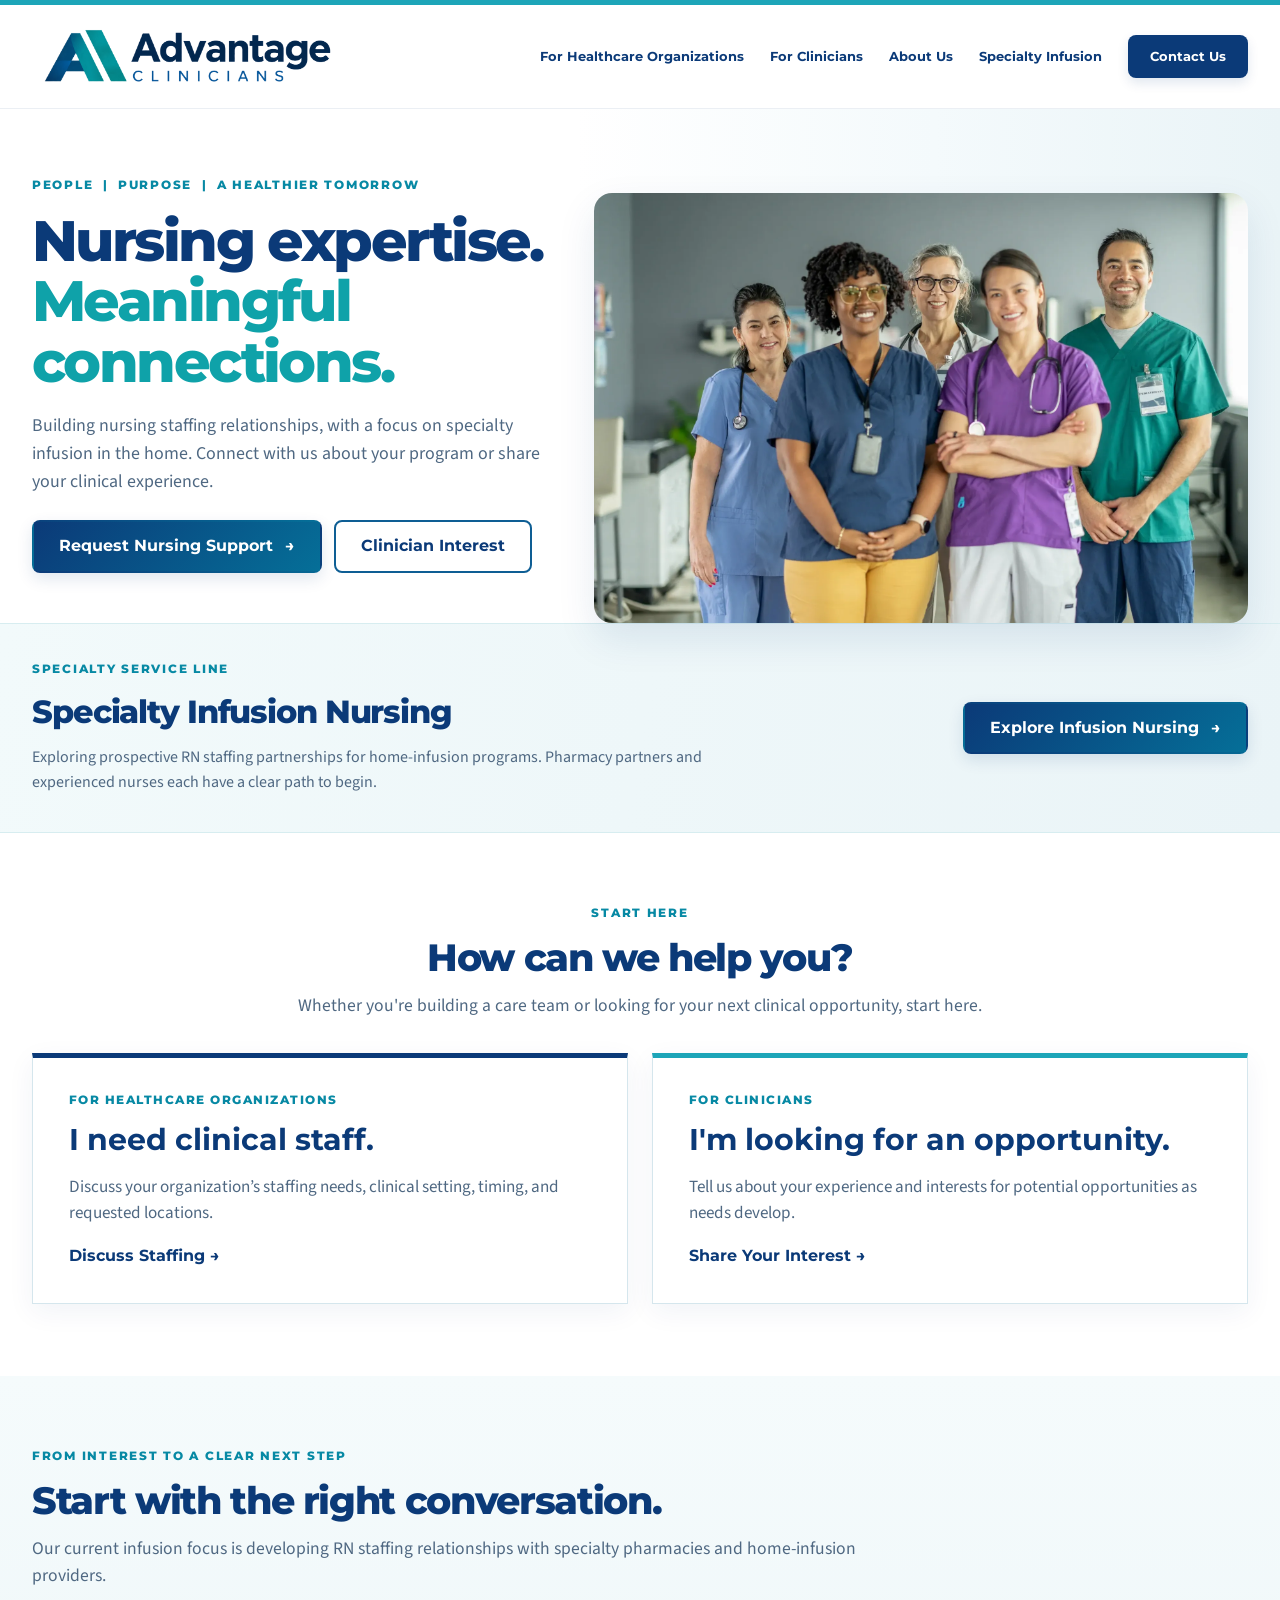
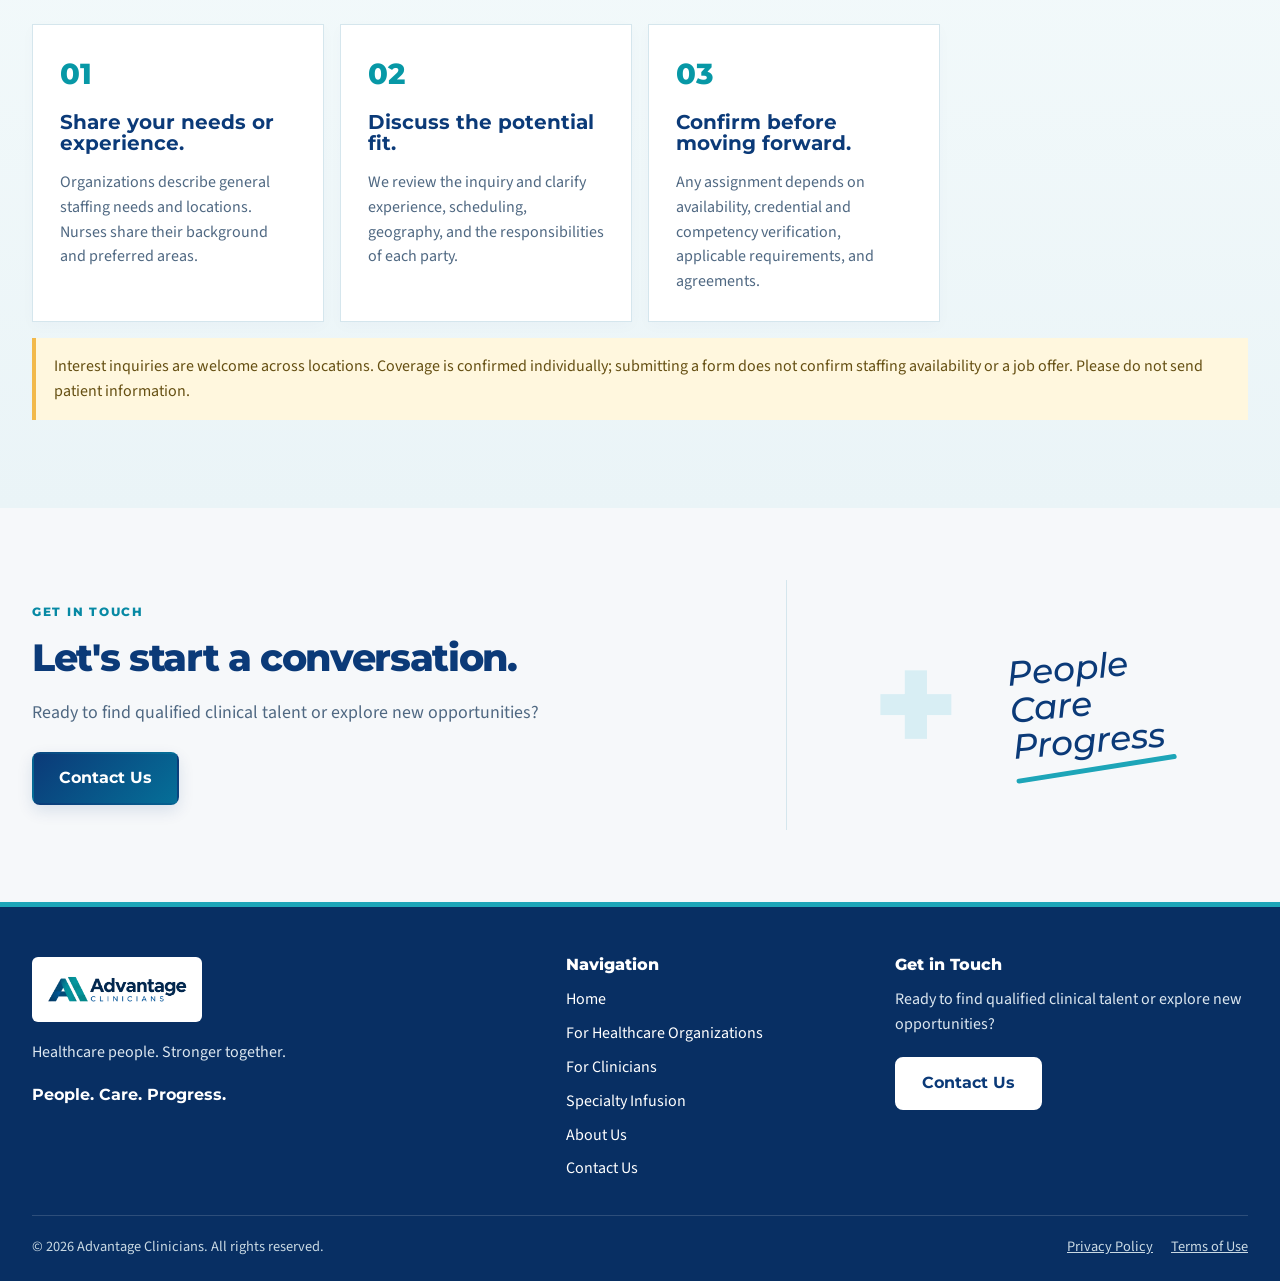
==== commit f06d11d6: "Clarify infusion focus and simplify homepage inquiry journeys" ====
--- a/index.html
+++ b/index.html
@@ -1,13 +1,13 @@
 <!doctype html><html lang="en"><head>
 <meta charset="utf-8"><meta name="viewport" content="width=device-width,initial-scale=1">
-<title>Advantage Clinicians | Healthcare Staffing</title><meta name="description" content="Advantage Clinicians connects healthcare organizations with qualified clinical talent — because better care starts with the right people.">
+<title>Advantage Clinicians | Specialty Infusion Nursing & Staffing</title><meta name="description" content="Building nursing staffing relationships, with a focus on specialty infusion in the home. Connect with us about your program or share your clinical experience.">
 <link rel="canonical" href="https://advantageclinicians.com/"><link rel="icon" type="image/png" href="/assets/favicon.png">
-<meta property="og:title" content="Advantage Clinicians | Healthcare Staffing"><meta property="og:description" content="Healthcare people. Stronger together."><meta property="og:type" content="website"><meta property="og:url" content="https://advantageclinicians.com/"><meta property="og:image" content="https://advantageclinicians.com/assets/og-image.jpg">
-<meta name="twitter:card" content="summary_large_image"><meta name="twitter:title" content="Advantage Clinicians | Healthcare Staffing"><meta name="twitter:description" content="Healthcare people. Stronger together."><meta name="twitter:image" content="https://advantageclinicians.com/assets/og-image.jpg">
+<meta property="og:title" content="Advantage Clinicians | Specialty Infusion Nursing & Staffing"><meta property="og:description" content="Healthcare people. Stronger together."><meta property="og:type" content="website"><meta property="og:url" content="https://advantageclinicians.com/"><meta property="og:image" content="https://advantageclinicians.com/assets/og-image.jpg">
+<meta name="twitter:card" content="summary_large_image"><meta name="twitter:title" content="Advantage Clinicians | Specialty Infusion Nursing & Staffing"><meta name="twitter:description" content="Healthcare people. Stronger together."><meta name="twitter:image" content="https://advantageclinicians.com/assets/og-image.jpg">
 <link rel="stylesheet" href="/assets/styles.css"><script src="/assets/site.js" defer></script></head><body><a class="skip-link" href="#main">Skip to content</a>
 <header class="site-header"><div class="container header-inner"><a class="logo" href="/" aria-label="Advantage Clinicians home"><img src="/assets/advantage-clinicians-logo.png" alt="Advantage Clinicians"></a><button class="menu-button" aria-expanded="false" aria-controls="site-nav" aria-label="Open menu">☰</button><nav id="site-nav" class="nav" aria-label="Primary"><a href="/for-healthcare-organizations/">For Healthcare Organizations</a><a href="/for-clinicians/">For Clinicians</a><a href="/about/">About Us</a><a href="/specialty-infusion-nursing/">Specialty Infusion</a><a class="button-link" href="/contact/">Contact Us</a></nav></div></header>
 <main id="main">
-<section class="hero brand-hero"><div class="container hero-grid"><div class="hero-copy"><div class="eyebrow">People &nbsp;|&nbsp; Purpose &nbsp;|&nbsp; A Healthier Tomorrow</div><h1 class="hero-title"><span class="line">Your trusted</span><span class="line accent">healthcare staffing</span><span class="line accent">partner</span></h1><p class="lead">Advantage Clinicians connects healthcare organizations with qualified clinical talent — because better care starts with the right people.</p><div class="hero-actions"><a class="btn btn-primary" href="/for-healthcare-organizations/">Find Talent <span aria-hidden="true">→</span></a><a class="btn btn-secondary" href="/for-clinicians/">Join Our Team</a></div></div><div class="hero-media brand-media"><img src="/assets/hero-colorful.webp" alt="A diverse group of five healthcare clinicians standing together"></div></div></section>
+<section class="hero brand-hero"><div class="container hero-grid"><div class="hero-copy"><div class="eyebrow">People &nbsp;|&nbsp; Purpose &nbsp;|&nbsp; A Healthier Tomorrow</div><h1 class="hero-title"><span class="line">Nursing expertise.</span><span class="line accent">Meaningful</span><span class="line accent">connections.</span></h1><p class="lead">Building nursing staffing relationships, with a focus on specialty infusion in the home. Connect with us about your program or share your clinical experience.</p><div class="hero-actions"><a class="btn btn-primary" href="/specialty-infusion-nursing/request-coverage/">Request Nursing Support <span aria-hidden="true">→</span></a><a class="btn btn-secondary" href="/specialty-infusion-nursing/join-network/">Clinician Interest</a></div></div><div class="hero-media brand-media"><img src="/assets/hero-colorful.webp" alt="A diverse group of five healthcare clinicians standing together"></div></div></section>
 
 <section class="infusion-discovery-strip" aria-labelledby="infusion-teaser-heading">
   <div class="container infusion-discovery-inner">
@@ -15,10 +15,8 @@
     <a class="btn btn-primary" href="/specialty-infusion-nursing/">Explore Infusion Nursing <span aria-hidden="true">→</span></a>
   </div>
 </section>
-<section class="proof-strip" aria-label="Advantage Clinicians brand pillars"><div class="container proof-grid"><div class="proof-item"><div class="proof-icon">◎</div><div><strong>Qualified Talent</strong><span>Clinical professionals aligned to the need.</span></div></div><div class="proof-item"><div class="proof-icon">✓</div><div><strong>Trusted Partnerships</strong><span>Reliable, responsive communication.</span></div></div><div class="proof-item"><div class="proof-icon">♡</div><div><strong>Better Patient Care</strong><span>Stronger teams stay focused on care.</span></div></div><div class="proof-item"><div class="proof-icon">↗</div><div><strong>A Healthier Tomorrow</strong><span>People make the difference.</span></div></div></div></section>
-<section class="section decision-section"><div class="container"><div class="section-title center"><div class="eyebrow">Start here</div><h2>How can we help you?</h2><p>Whether you're building a care team or looking for your next clinical opportunity, start here.</p></div><div class="audience-grid"><a class="audience-card" href="/for-healthcare-organizations/"><span class="audience-kicker">For healthcare organizations</span><h3>I need clinical staff.</h3><p>Connect with qualified clinical professionals and a responsive staffing partner focused on your needs.</p><span class="text-link">Find Talent →</span></a><a class="audience-card" href="/for-clinicians/"><span class="audience-kicker">For clinicians</span><h3>I'm looking for an opportunity.</h3><p>Explore meaningful opportunities and relationships that respect your skills, experience, and contribution.</p><span class="text-link">Join Our Team →</span></a></div></div></section>
-<section class="section section-mist"><div class="container essence brand-essence"><div><div class="eyebrow">Brand essence</div><div class="essence-quote">Healthcare people.<span>Stronger together.</span></div><p class="lead">Advantage Clinicians connects healthcare organizations and clinicians so care teams can stay focused on better patient care.</p></div><div class="value-list"><div class="value-item"><div class="icon-circle">◎</div><div><strong>People</strong><p>Exceptional clinicians and trusted partners.</p></div></div><div class="value-item"><div class="icon-circle">♡</div><div><strong>Purpose</strong><p>Service with clinical meaning.</p></div></div><div class="value-item"><div class="icon-circle">↗</div><div><strong>Tomorrow</strong><p>Progress and hope.</p></div></div></div></div></section>
-<section class="section"><div class="container"><div class="section-title"><div class="eyebrow">Built for both sides of healthcare staffing</div><h2>Clear paths. Human communication.</h2><p>Healthcare organizations and clinicians have different needs. Advantage Clinicians gives each a direct path without losing the shared focus on people, purpose, and care.</p></div><div class="split light-split"><div class="panel light-panel"><div class="eyebrow">For healthcare organizations</div><h3>Your trusted healthcare staffing partner.</h3><p>Qualified clinical talent, responsive communication, and practical partnership.</p><a class="btn btn-primary" href="/for-healthcare-organizations/">Find Talent →</a></div><div class="panel light-panel"><div class="eyebrow">For clinicians</div><h3>Join a team that values your skill and supports your growth.</h3><p>Meaningful opportunities, professional respect, and clear communication.</p><a class="btn btn-secondary" href="/for-clinicians/">Join Our Team</a></div></div></div></section>
+<section class="section decision-section"><div class="container"><div class="section-title center"><div class="eyebrow">Start here</div><h2>How can we help you?</h2><p>Whether you're building a care team or looking for your next clinical opportunity, start here.</p></div><div class="audience-grid"><a class="audience-card" href="/for-healthcare-organizations/"><span class="audience-kicker">For healthcare organizations</span><h3>I need clinical staff.</h3><p>Discuss your organization’s staffing needs, clinical setting, timing, and requested locations.</p><span class="text-link">Discuss Staffing →</span></a><a class="audience-card" href="/for-clinicians/"><span class="audience-kicker">For clinicians</span><h3>I'm looking for an opportunity.</h3><p>Tell us about your experience and interests for potential opportunities as needs develop.</p><span class="text-link">Share Your Interest →</span></a></div></div></section>
+<section class="section section-mist"><div class="container"><div class="section-title"><div class="eyebrow">From interest to a clear next step</div><h2>Start with the right conversation.</h2><p>Our current infusion focus is developing RN staffing relationships with specialty pharmacies and home-infusion providers.</p></div><div class="steps"><article class="step"><div class="step-number">01</div><h3>Share your needs or experience.</h3><p>Organizations describe general staffing needs and locations. Nurses share their background and preferred areas.</p></article><article class="step"><div class="step-number">02</div><h3>Discuss the potential fit.</h3><p>We review the inquiry and clarify experience, scheduling, geography, and the responsibilities of each party.</p></article><article class="step"><div class="step-number">03</div><h3>Confirm before moving forward.</h3><p>Any assignment depends on availability, credential and competency verification, applicable requirements, and agreements.</p></article></div><p class="notice">Interest inquiries are welcome across locations. Coverage is confirmed individually; submitting a form does not confirm staffing availability or a job offer. Please do not send patient information.</p></div></section>
 <section class="section contact-preview section-soft"><div class="container contact-preview-grid"><div><div class="eyebrow">Get in touch</div><h2>Let's start a conversation.</h2><p class="lead">Ready to find qualified clinical talent or explore new opportunities?</p><div class="hero-actions"><a class="btn btn-primary" href="/contact/">Contact Us</a></div></div><div class="contact-graphic" aria-hidden="true"><div class="plus-mark">+</div><div class="script-words">People<br>Care<br>Progress</div></div></div></section>
 </main>
 <footer><div class="container"><div class="footer-grid"><div><img class="footer-logo" src="/assets/advantage-clinicians-logo.png" alt="Advantage Clinicians"><p class="footer-copy">Healthcare people. Stronger together.</p><p class="footer-mantra">People. Care. Progress.</p></div><div><h3 class="footer-title">Navigation</h3><div class="footer-links"><a href="/">Home</a><a href="/for-healthcare-organizations/">For Healthcare Organizations</a><a href="/for-clinicians/">For Clinicians</a><a href="/specialty-infusion-nursing/">Specialty Infusion</a><a href="/about/">About Us</a><a href="/contact/">Contact Us</a></div></div><div><h3 class="footer-title">Get in Touch</h3><p class="footer-copy" style="margin-top:0">Ready to find qualified clinical talent or explore new opportunities?</p><a class="btn btn-light footer-cta" href="/contact/">Contact Us</a></div></div><div class="footer-bottom"><span>© 2026 Advantage Clinicians. All rights reserved.</span><span class="legal-links"><a href="/privacy/">Privacy Policy</a><a href="/terms/">Terms of Use</a></span></div></div></footer></body></html>
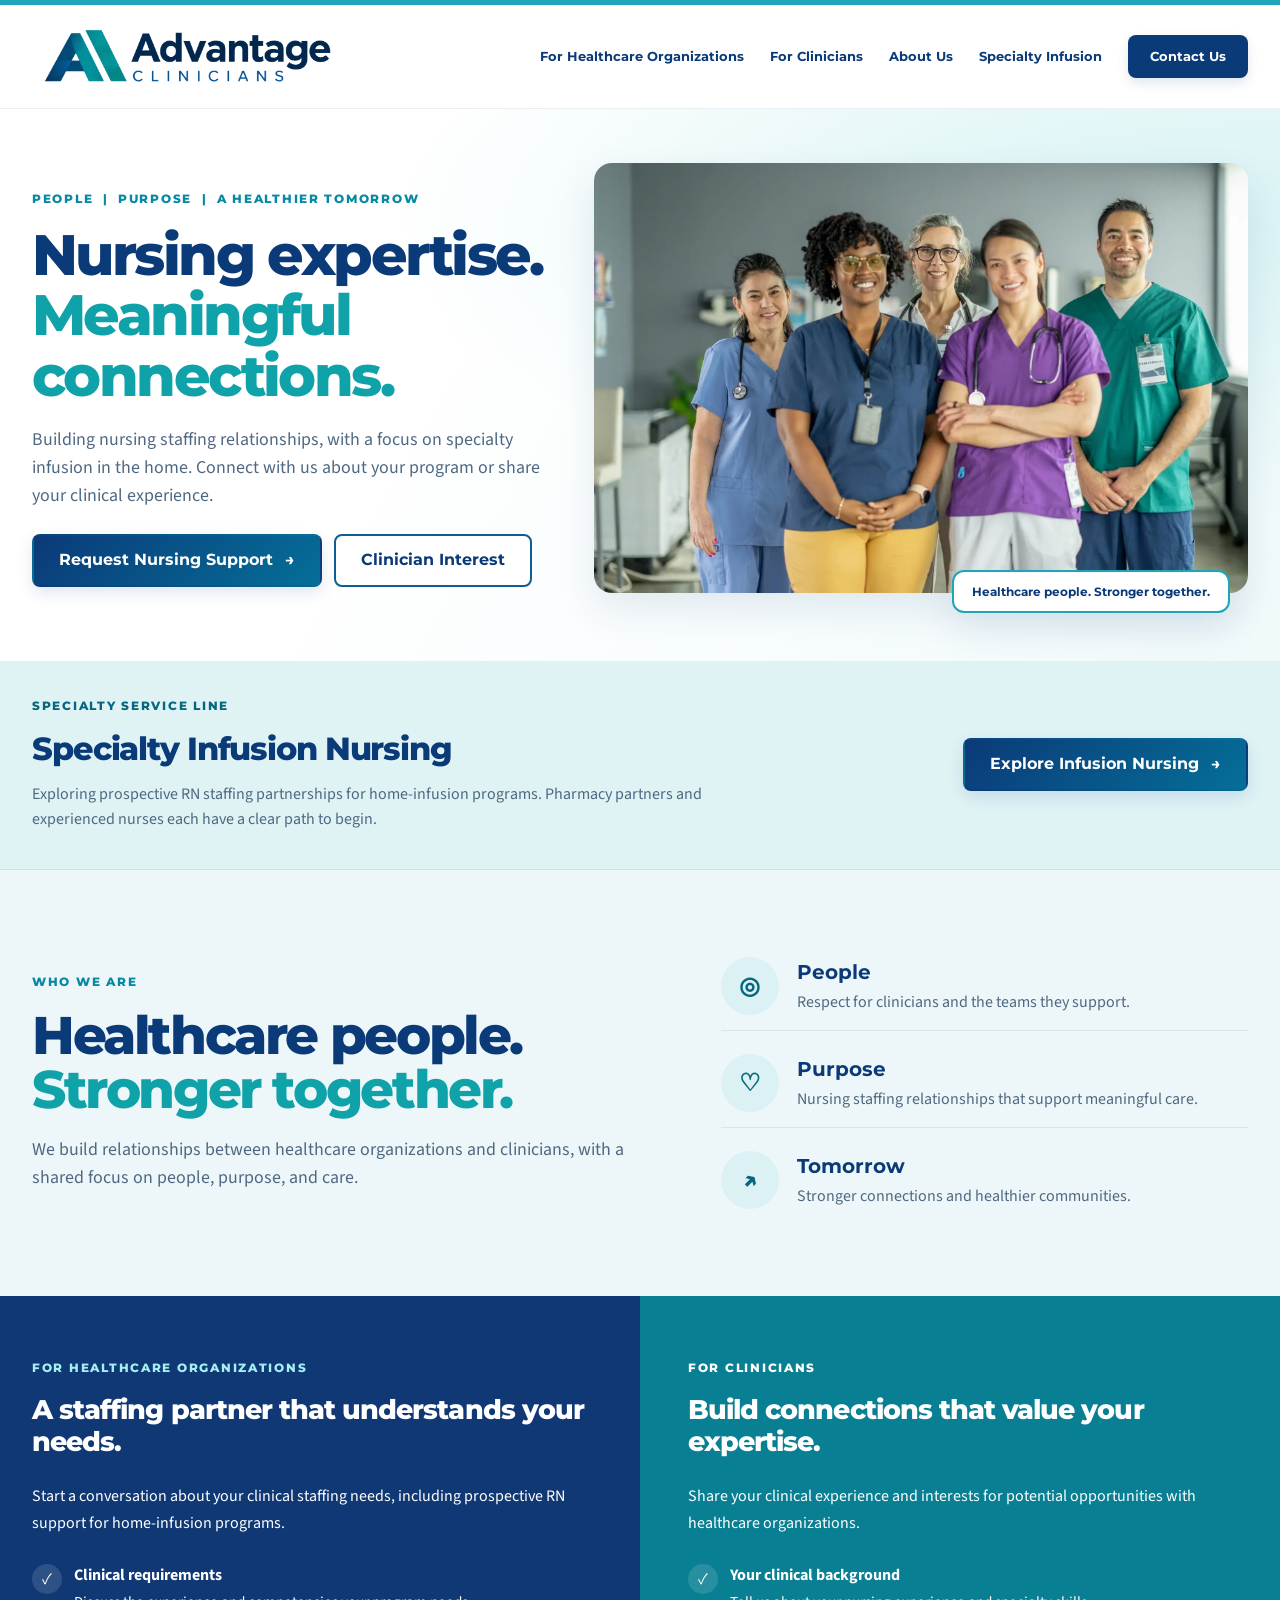
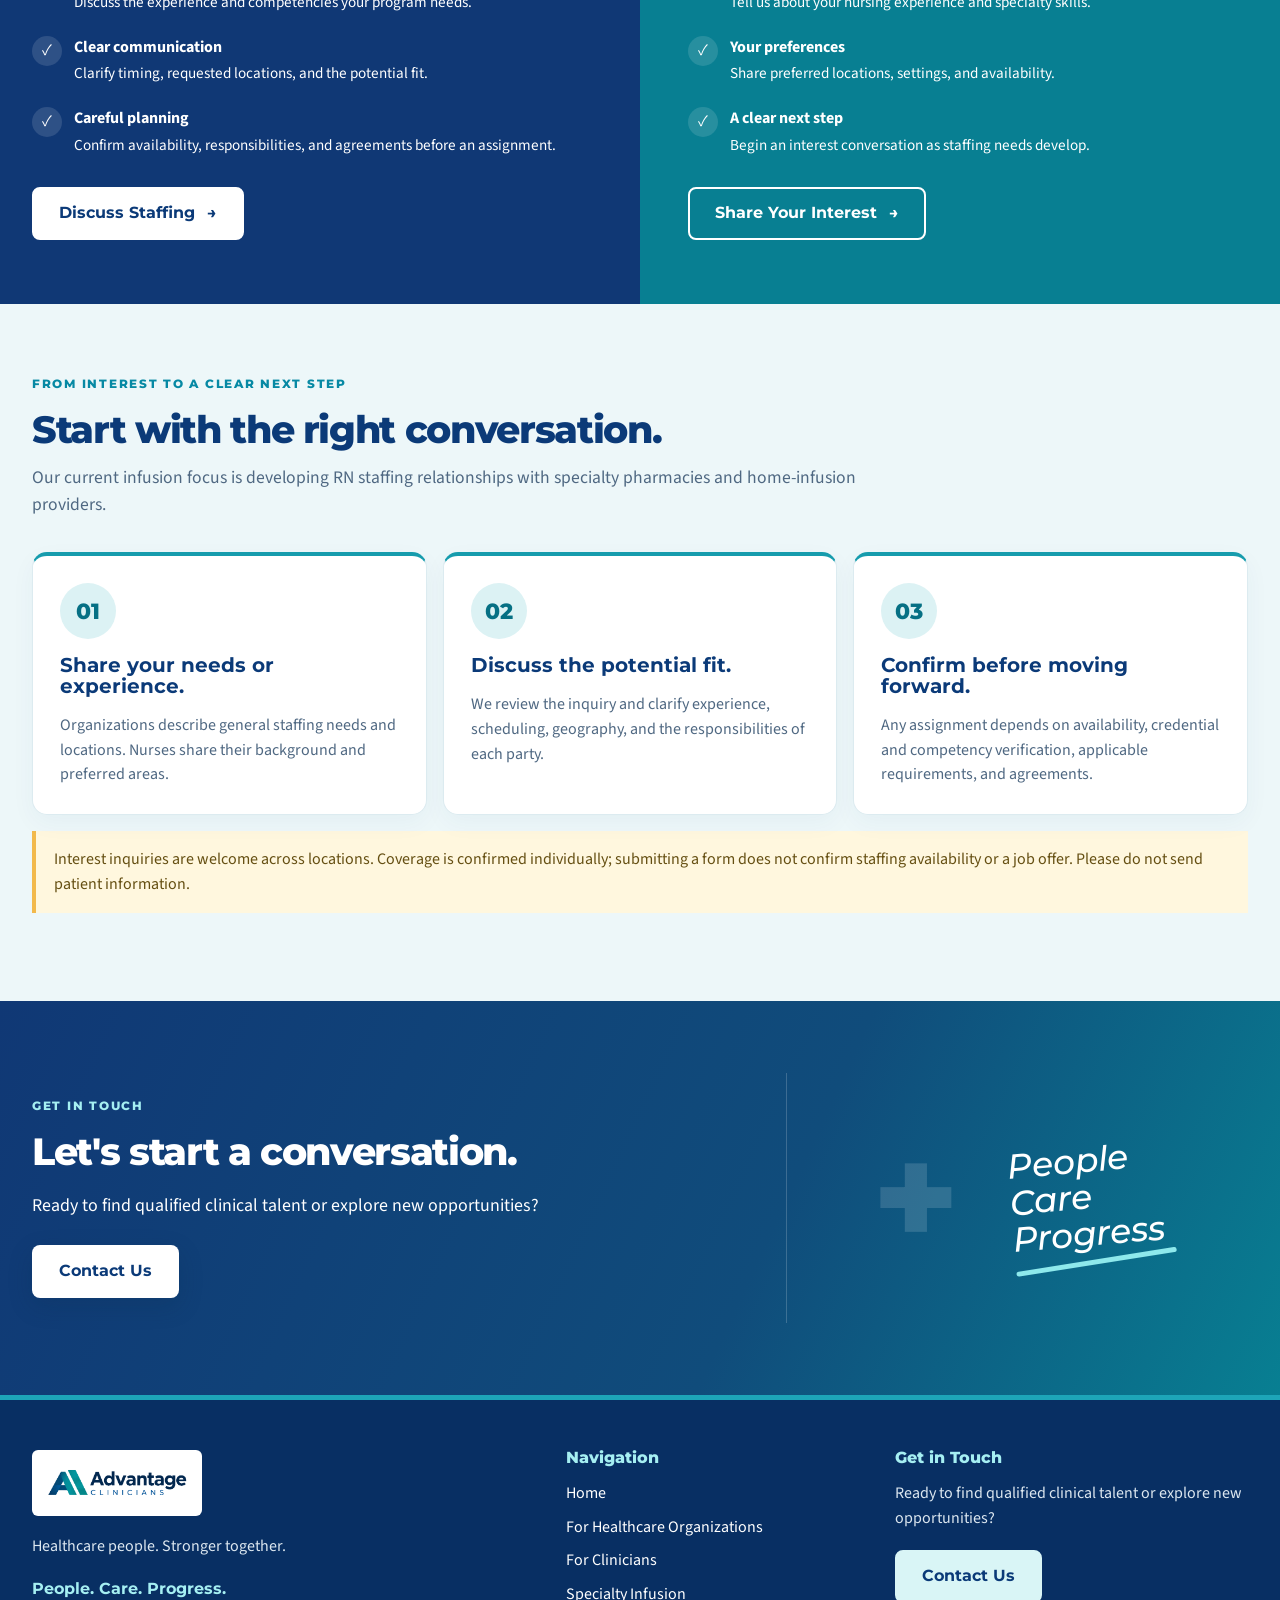
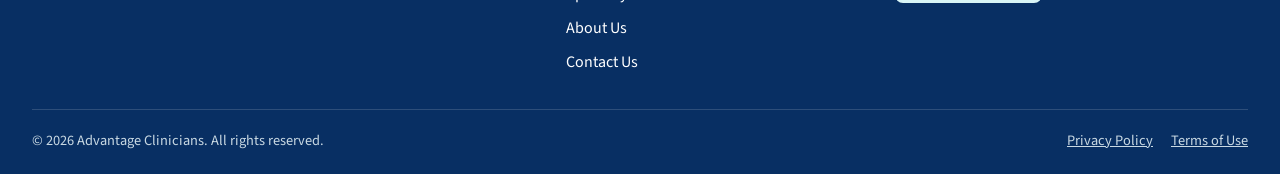
==== commit 96167852: "Add full-width audience panels and people-purpose section" ====
--- a/index.html
+++ b/index.html
@@ -15,7 +15,8 @@
     <a class="btn btn-primary" href="/specialty-infusion-nursing/">Explore Infusion Nursing <span aria-hidden="true">→</span></a>
   </div>
 </section>
-<section class="section decision-section"><div class="container"><div class="section-title center"><div class="eyebrow">Start here</div><h2>How can we help you?</h2><p>Whether you're building a care team or looking for your next clinical opportunity, start here.</p></div><div class="audience-grid"><a class="audience-card" href="/for-healthcare-organizations/"><span class="audience-kicker">For healthcare organizations</span><h3>I need clinical staff.</h3><p>Discuss your organization’s staffing needs, clinical setting, timing, and requested locations.</p><span class="text-link">Discuss Staffing →</span></a><a class="audience-card" href="/for-clinicians/"><span class="audience-kicker">For clinicians</span><h3>I'm looking for an opportunity.</h3><p>Tell us about your experience and interests for potential opportunities as needs develop.</p><span class="text-link">Share Your Interest →</span></a></div></div></section>
+<section class="section section-mist"><div class="container essence"><div><div class="eyebrow">Who we are</div><h2 class="essence-quote">Healthcare people.<span>Stronger together.</span></h2><p class="lead">We build relationships between healthcare organizations and clinicians, with a shared focus on people, purpose, and care.</p></div><div class="value-list"><div class="value-item"><div class="icon-circle" aria-hidden="true">◎</div><div><strong>People</strong><p>Respect for clinicians and the teams they support.</p></div></div><div class="value-item"><div class="icon-circle" aria-hidden="true">♡</div><div><strong>Purpose</strong><p>Nursing staffing relationships that support meaningful care.</p></div></div><div class="value-item"><div class="icon-circle" aria-hidden="true">↗</div><div><strong>Tomorrow</strong><p>Stronger connections and healthier communities.</p></div></div></div></div></section>
+<section class="audience-band" aria-label="For organizations and clinicians"><div class="audience-band-panel"><div class="eyebrow">For healthcare organizations</div><h2>A staffing partner that understands your needs.</h2><p>Start a conversation about your clinical staffing needs, including prospective RN support for home-infusion programs.</p><ul class="audience-benefits"><li><strong>Clinical requirements</strong><span>Discuss the experience and competencies your program needs.</span></li><li><strong>Clear communication</strong><span>Clarify timing, requested locations, and the potential fit.</span></li><li><strong>Careful planning</strong><span>Confirm availability, responsibilities, and agreements before an assignment.</span></li></ul><a class="btn btn-light" href="/for-healthcare-organizations/">Discuss Staffing <span aria-hidden="true">→</span></a></div><div class="audience-band-panel"><div class="eyebrow">For clinicians</div><h2>Build connections that value your expertise.</h2><p>Share your clinical experience and interests for potential opportunities with healthcare organizations.</p><ul class="audience-benefits"><li><strong>Your clinical background</strong><span>Tell us about your nursing experience and specialty skills.</span></li><li><strong>Your preferences</strong><span>Share preferred locations, settings, and availability.</span></li><li><strong>A clear next step</strong><span>Begin an interest conversation as staffing needs develop.</span></li></ul><a class="btn btn-light" href="/for-clinicians/">Share Your Interest <span aria-hidden="true">→</span></a></div></section>
 <section class="section section-mist"><div class="container"><div class="section-title"><div class="eyebrow">From interest to a clear next step</div><h2>Start with the right conversation.</h2><p>Our current infusion focus is developing RN staffing relationships with specialty pharmacies and home-infusion providers.</p></div><div class="steps"><article class="step"><div class="step-number">01</div><h3>Share your needs or experience.</h3><p>Organizations describe general staffing needs and locations. Nurses share their background and preferred areas.</p></article><article class="step"><div class="step-number">02</div><h3>Discuss the potential fit.</h3><p>We review the inquiry and clarify experience, scheduling, geography, and the responsibilities of each party.</p></article><article class="step"><div class="step-number">03</div><h3>Confirm before moving forward.</h3><p>Any assignment depends on availability, credential and competency verification, applicable requirements, and agreements.</p></article></div><p class="notice">Interest inquiries are welcome across locations. Coverage is confirmed individually; submitting a form does not confirm staffing availability or a job offer. Please do not send patient information.</p></div></section>
 <section class="section contact-preview section-soft"><div class="container contact-preview-grid"><div><div class="eyebrow">Get in touch</div><h2>Let's start a conversation.</h2><p class="lead">Ready to find qualified clinical talent or explore new opportunities?</p><div class="hero-actions"><a class="btn btn-primary" href="/contact/">Contact Us</a></div></div><div class="contact-graphic" aria-hidden="true"><div class="plus-mark">+</div><div class="script-words">People<br>Care<br>Progress</div></div></div></section>
 </main>
--- a/assets/styles.css
+++ b/assets/styles.css
@@ -104,3 +104,62 @@
 @media (max-width:700px) {
   .infusion-site .infusion-faq details {padding:0 16px}
 }
+
+/* Airo-inspired color refresh: filled audience cards and clear section rhythm. */
+.brand-hero{padding-bottom:48px;background:radial-gradient(ellipse at 94% 20%,#d9f3f4 0,transparent 48%),linear-gradient(120deg,#fff 35%,#f0fafb)}
+.brand-hero .hero-copy{padding-bottom:12px}
+.brand-media{position:relative;align-self:center;padding-bottom:20px}
+.brand-media::after{content:'Healthcare people. Stronger together.';position:absolute;right:18px;bottom:0;background:#fff;color:var(--navy);border:2px solid var(--teal);border-radius:12px;padding:12px 18px;box-shadow:var(--shadow);font:700 .78rem Montserrat,sans-serif}
+.decision-section{background:#e8f3f7}
+.audience-card,.infusion-audience-card{border:0;border-radius:18px;background:#103875;color:#fff;box-shadow:0 12px 28px rgba(11,58,120,.10);display:flex;flex-direction:column;padding:40px;min-height:300px}
+.audience-card:nth-child(2),.infusion-audience-card.clinician{background:#087f92}
+.audience-card h3,.infusion-audience-card h3{color:#fff;line-height:1.16;font-weight:800}
+.audience-card h3{font-size:clamp(1.65rem,2.5vw,2.2rem)}
+.audience-card p,.infusion-audience-card p{color:#fff;line-height:1.65}
+.audience-kicker,.infusion-site .infusion-card-label{color:#9cecf0}
+.audience-card:nth-child(2) .audience-kicker,.infusion-audience-card.clinician .infusion-card-label{color:#fff}
+.audience-card .text-link,.infusion-card-link{display:block;color:#fff;margin-top:auto;padding-top:22px}
+.infusion-card-symbol{background:rgba(255,255,255,.16);color:#fff}
+.audience-card:hover,.infusion-audience-card:hover{box-shadow:0 18px 36px rgba(11,58,120,.20)}
+.section-mist{background:#edf7f9}
+.step,.card,.pillar{border-radius:15px;border-color:#dcebf0;box-shadow:0 8px 24px rgba(11,58,120,.045)}
+.step{border-top:4px solid #169cad}
+.step-number{background:#dcf2f4;width:56px;height:56px;border-radius:50%;display:grid;place-items:center;color:#067084;font-size:1.4rem}
+.section-mist .steps:has(> :last-child:nth-child(3)){grid-template-columns:repeat(3,minmax(0,1fr))}
+.contact-preview{background:linear-gradient(115deg,#103875 0%,#104c7b 60%,#087f92 100%);color:#fff;overflow:hidden}
+.contact-preview h2,.contact-preview .lead,.contact-preview .script-words{color:#fff}
+.contact-preview .eyebrow{color:#a5eff2}
+.contact-preview .btn-primary{background:#fff;color:var(--navy);box-shadow:0 8px 24px #082b4b33}
+.contact-preview .contact-graphic{border-color:#ffffff30}
+.contact-preview .plus-mark{color:#ffffff25}
+.contact-preview .script-words::after{background:#8ee9ec}
+.infusion-discovery-strip{background:#dff3f5;border-top:0;border-bottom:1px solid #c2e6eb}
+.infusion-discovery-inner .eyebrow{color:#06677e}
+.infusion-feature-panel{background:#def1f4;border-color:#c4e4e9;border-left:5px solid #169cad}
+.infusion-secondary-feature .infusion-feature-panel{background:#e3f3f6}
+.infusion-conversion{background:#dff3f5;border-left:5px solid #169cad}
+.contact-aside{background:#103875;border-radius:16px;color:#fff}
+.contact-aside h2,.contact-aside h3,.contact-aside p{color:#fff}
+form{border-radius:16px}
+.icon-circle{background:#dcf1f4;color:#06677e}
+footer .footer-title{color:#a5eff2}
+footer .footer-mantra{color:#a5eff2}
+footer .footer-cta{background:#d9f5f6;border-color:#d9f5f6}
+.audience-card:focus-visible,.infusion-audience-card:focus-visible{outline:3px solid #056879;outline-offset:5px}
+@media(max-width:1050px){.brand-media{width:100%;max-width:830px;margin:auto}.section-mist .steps:has(> :last-child:nth-child(3)){grid-template-columns:1fr}}
+@media(max-width:700px){.brand-hero{padding-bottom:30px}.audience-card,.infusion-audience-card{padding:28px;min-height:270px}.brand-media::after{font-size:.66rem;right:10px;max-width:calc(100% - 20px);padding:10px 12px}.contact-preview .contact-graphic{padding-bottom:15px}}
+
+/* Full-width audience feature inspired by the supplied Airo reference. */
+.audience-band{display:grid;grid-template-columns:1fr 1fr;background:#103875}
+.audience-band-panel{padding:64px max(32px,calc((100vw - 1220px)/2));padding-right:48px;color:#fff;display:flex;flex-direction:column;align-items:flex-start}
+.audience-band-panel:nth-child(2){background:#087f92;padding-left:48px;padding-right:max(32px,calc((100vw - 1220px)/2))}
+.audience-band h2{color:#fff;font-size:clamp(1.7rem,2.1vw,2.25rem);line-height:1.2;max-width:600px}
+.audience-band-panel>p{margin:24px 0 0;color:#fff;line-height:1.7;max-width:600px}
+.audience-band .eyebrow{color:#a5eff2}.audience-band-panel:nth-child(2) .eyebrow{color:#fff}
+.audience-benefits{list-style:none;margin:26px 0 30px;padding:0;display:grid;gap:20px}
+.audience-benefits li{position:relative;padding-left:42px}
+.audience-benefits li::before{content:'✓';position:absolute;left:0;top:1px;display:grid;place-items:center;width:30px;height:30px;border-radius:50%;background:#ffffff20;color:#fff}
+.audience-benefits strong,.audience-benefits span{display:block}.audience-benefits span{color:#fff;font-size:.95rem;line-height:1.55;margin-top:3px}
+.audience-band .btn{margin-top:auto}.audience-band-panel:nth-child(2) .btn{background:transparent;color:#fff;border-color:#fff}
+@media(max-width:1050px){.audience-band-panel,.audience-band-panel:nth-child(2){padding:44px 28px}}
+@media(max-width:700px){.audience-band{grid-template-columns:1fr}.audience-band-panel,.audience-band-panel:nth-child(2){padding:42px 24px}.audience-band .btn{width:100%}}
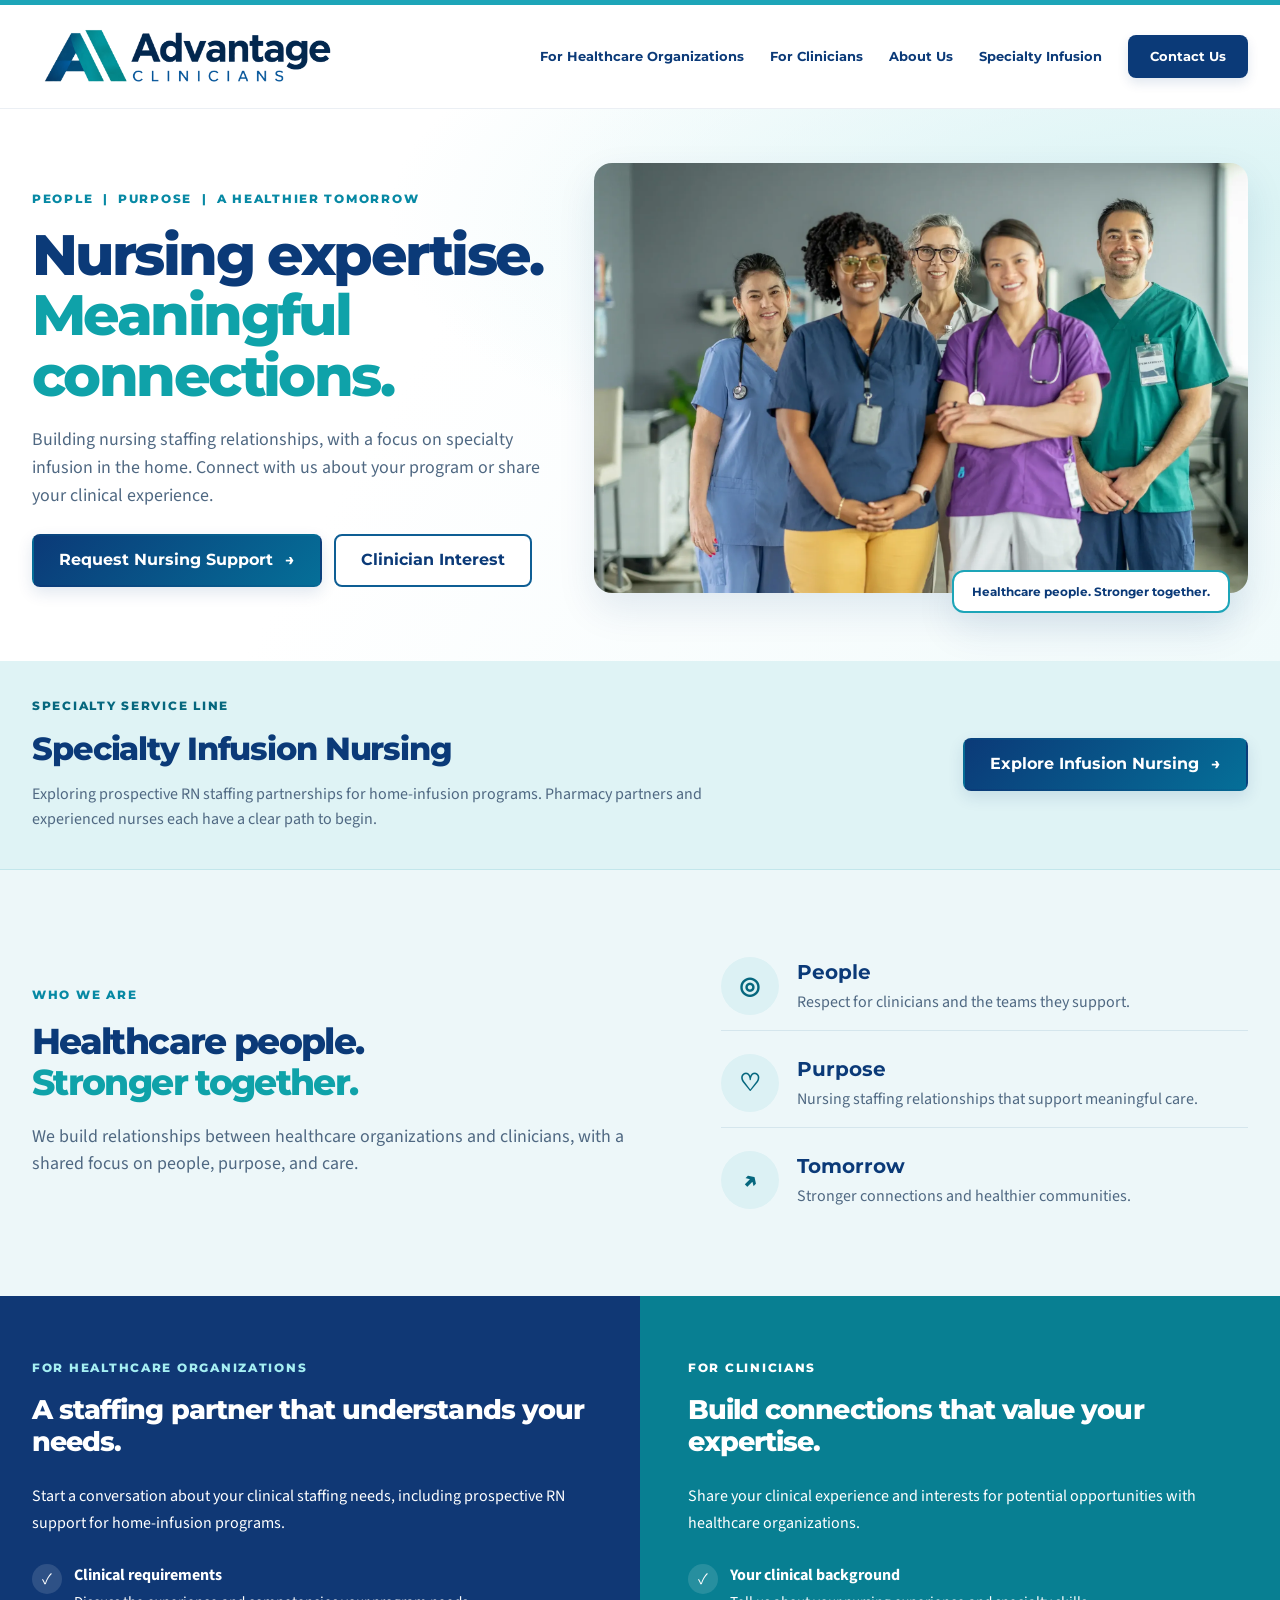
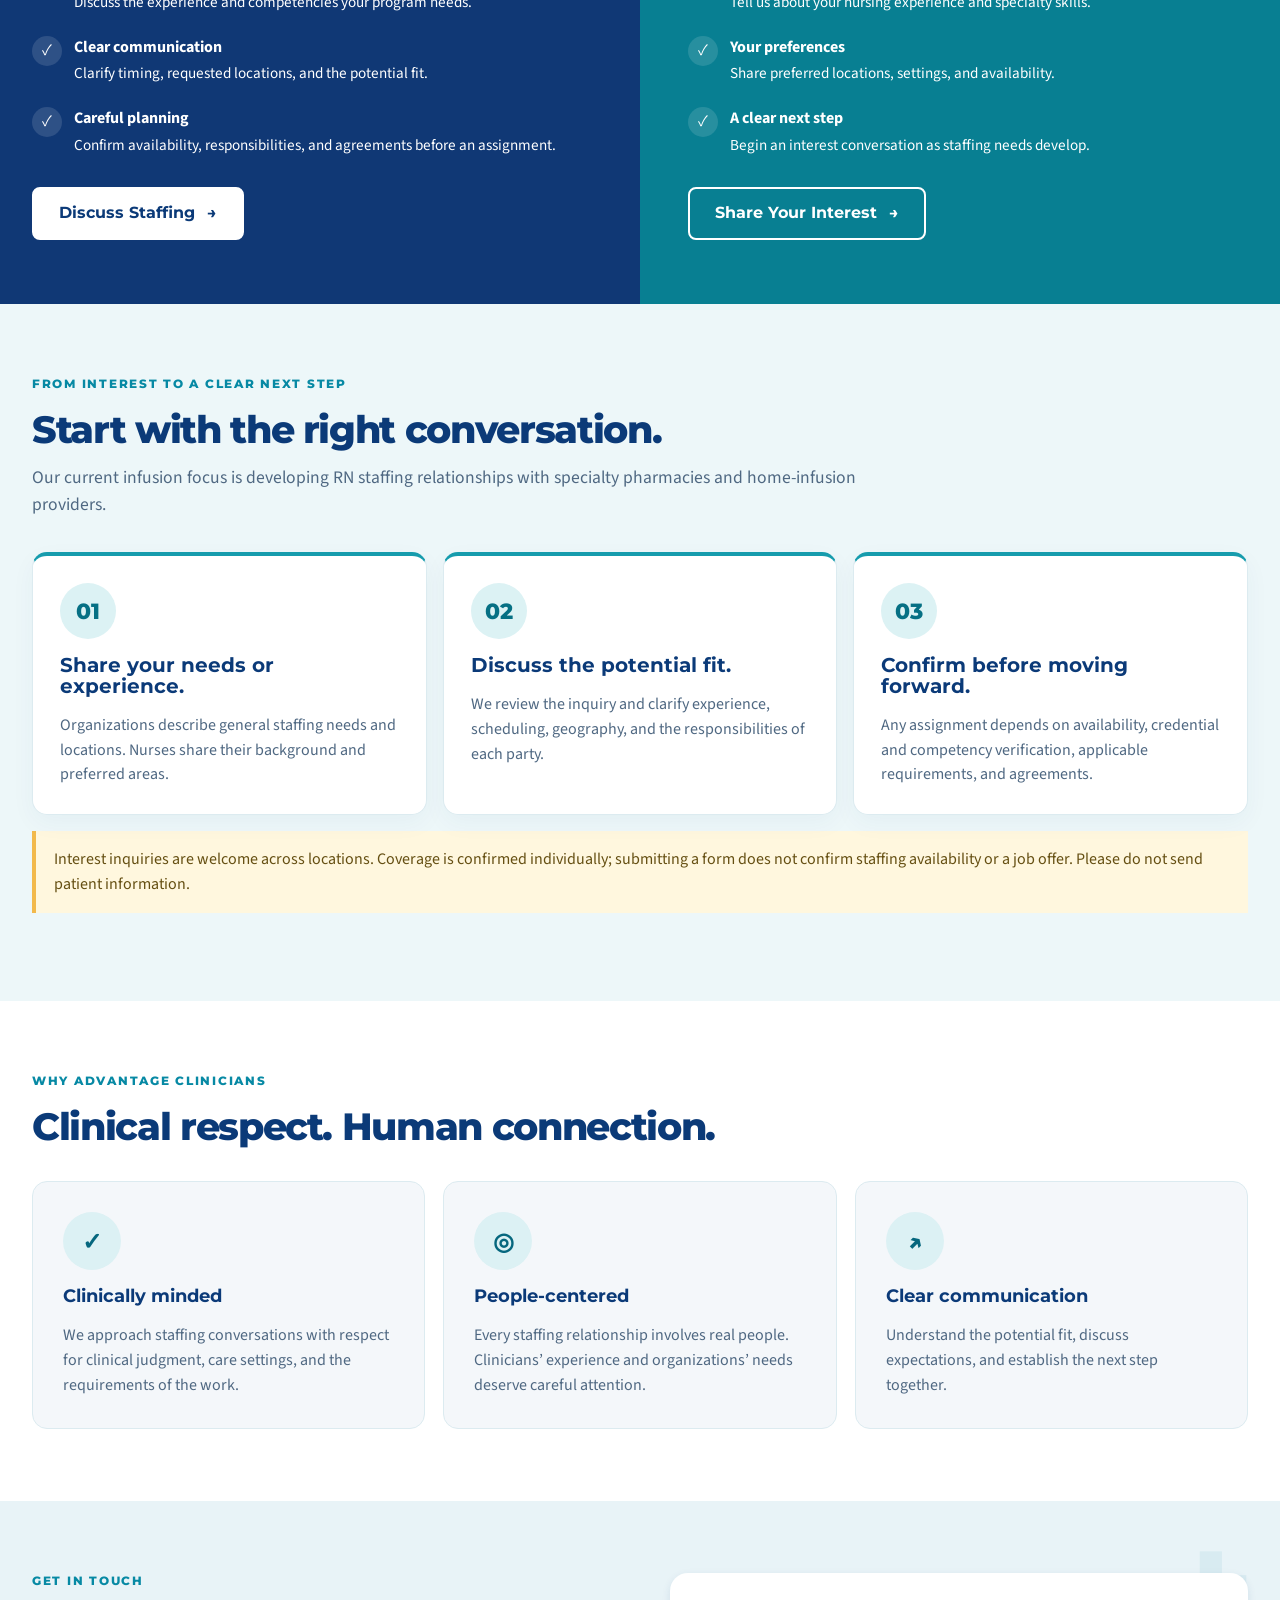
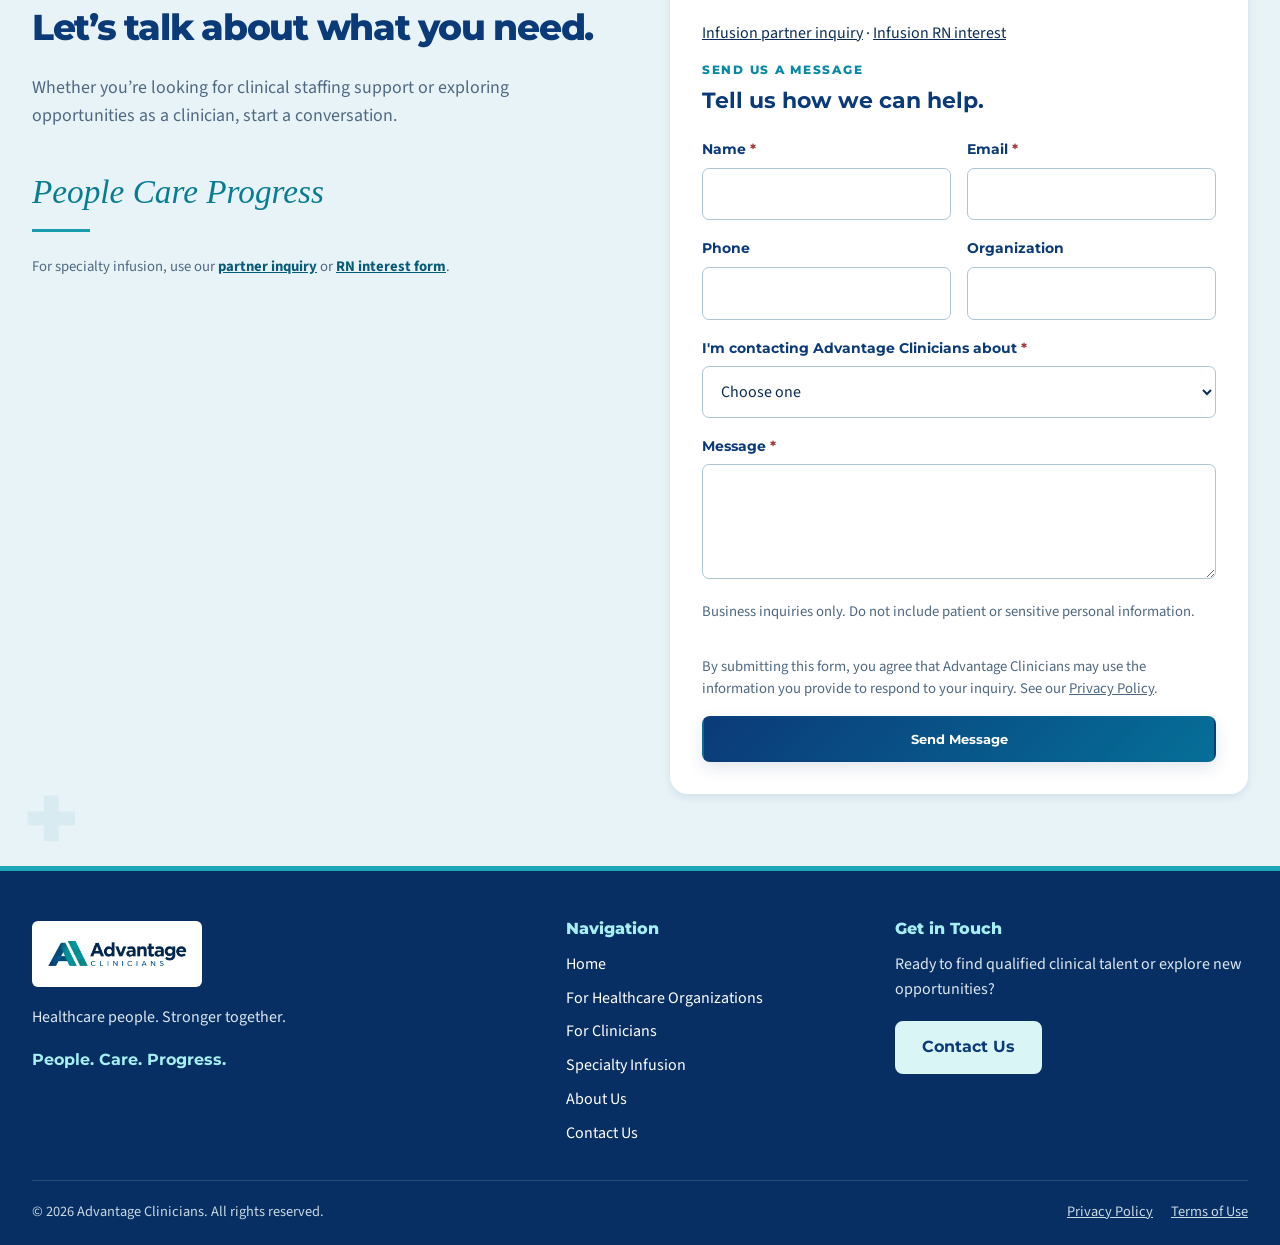
==== commit 8ad90a43: "Add Airo-inspired homepage value cards and active contact panel" ====
--- a/index.html
+++ b/index.html
@@ -18,6 +18,12 @@
 <section class="section section-mist"><div class="container essence"><div><div class="eyebrow">Who we are</div><h2 class="essence-quote">Healthcare people.<span>Stronger together.</span></h2><p class="lead">We build relationships between healthcare organizations and clinicians, with a shared focus on people, purpose, and care.</p></div><div class="value-list"><div class="value-item"><div class="icon-circle" aria-hidden="true">◎</div><div><strong>People</strong><p>Respect for clinicians and the teams they support.</p></div></div><div class="value-item"><div class="icon-circle" aria-hidden="true">♡</div><div><strong>Purpose</strong><p>Nursing staffing relationships that support meaningful care.</p></div></div><div class="value-item"><div class="icon-circle" aria-hidden="true">↗</div><div><strong>Tomorrow</strong><p>Stronger connections and healthier communities.</p></div></div></div></div></section>
 <section class="audience-band" aria-label="For organizations and clinicians"><div class="audience-band-panel"><div class="eyebrow">For healthcare organizations</div><h2>A staffing partner that understands your needs.</h2><p>Start a conversation about your clinical staffing needs, including prospective RN support for home-infusion programs.</p><ul class="audience-benefits"><li><strong>Clinical requirements</strong><span>Discuss the experience and competencies your program needs.</span></li><li><strong>Clear communication</strong><span>Clarify timing, requested locations, and the potential fit.</span></li><li><strong>Careful planning</strong><span>Confirm availability, responsibilities, and agreements before an assignment.</span></li></ul><a class="btn btn-light" href="/for-healthcare-organizations/">Discuss Staffing <span aria-hidden="true">→</span></a></div><div class="audience-band-panel"><div class="eyebrow">For clinicians</div><h2>Build connections that value your expertise.</h2><p>Share your clinical experience and interests for potential opportunities with healthcare organizations.</p><ul class="audience-benefits"><li><strong>Your clinical background</strong><span>Tell us about your nursing experience and specialty skills.</span></li><li><strong>Your preferences</strong><span>Share preferred locations, settings, and availability.</span></li><li><strong>A clear next step</strong><span>Begin an interest conversation as staffing needs develop.</span></li></ul><a class="btn btn-light" href="/for-clinicians/">Share Your Interest <span aria-hidden="true">→</span></a></div></section>
 <section class="section section-mist"><div class="container"><div class="section-title"><div class="eyebrow">From interest to a clear next step</div><h2>Start with the right conversation.</h2><p>Our current infusion focus is developing RN staffing relationships with specialty pharmacies and home-infusion providers.</p></div><div class="steps"><article class="step"><div class="step-number">01</div><h3>Share your needs or experience.</h3><p>Organizations describe general staffing needs and locations. Nurses share their background and preferred areas.</p></article><article class="step"><div class="step-number">02</div><h3>Discuss the potential fit.</h3><p>We review the inquiry and clarify experience, scheduling, geography, and the responsibilities of each party.</p></article><article class="step"><div class="step-number">03</div><h3>Confirm before moving forward.</h3><p>Any assignment depends on availability, credential and competency verification, applicable requirements, and agreements.</p></article></div><p class="notice">Interest inquiries are welcome across locations. Coverage is confirmed individually; submitting a form does not confirm staffing availability or a job offer. Please do not send patient information.</p></div></section>
-<section class="section contact-preview section-soft"><div class="container contact-preview-grid"><div><div class="eyebrow">Get in touch</div><h2>Let's start a conversation.</h2><p class="lead">Ready to find qualified clinical talent or explore new opportunities?</p><div class="hero-actions"><a class="btn btn-primary" href="/contact/">Contact Us</a></div></div><div class="contact-graphic" aria-hidden="true"><div class="plus-mark">+</div><div class="script-words">People<br>Care<br>Progress</div></div></div></section>
+<section class="section home-values"><div class="container"><div class="section-title"><div class="eyebrow">Why Advantage Clinicians</div><h2>Clinical respect. Human connection.</h2></div><div class="cards"><article class="card"><div class="icon-circle" aria-hidden="true">✓</div><h3>Clinically minded</h3><p>We approach staffing conversations with respect for clinical judgment, care settings, and the requirements of the work.</p></article><article class="card"><div class="icon-circle" aria-hidden="true">◎</div><h3>People-centered</h3><p>Every staffing relationship involves real people. Clinicians’ experience and organizations’ needs deserve careful attention.</p></article><article class="card"><div class="icon-circle" aria-hidden="true">↗</div><h3>Clear communication</h3><p>Understand the potential fit, discuss expectations, and establish the next step together.</p></article></div></div></section>
+<section class="section home-contact" aria-labelledby="home-contact-title"><div class="container home-contact-grid"><div class="home-contact-copy"><div class="eyebrow">Get in touch</div><h2 id="home-contact-title">Let’s talk about what you need.</h2><p class="lead">Whether you’re looking for clinical staffing support or exploring opportunities as a clinician, start a conversation.</p><p class="home-mantra">People Care Progress</p><p class="help">For specialty infusion, use our <a href="/specialty-infusion-nursing/request-coverage/">partner inquiry</a> or <a href="/specialty-infusion-nursing/join-network/">RN interest form</a>.</p></div><form class="home-contact-form" aria-labelledby="home-form-title" name="contact" method="POST" action="/thank-you/" data-netlify="true" netlify-honeypot="bot-field"><input type="hidden" name="form-name" value="contact"><p class="hp"><label>Don't fill this out if you're human: <input name="bot-field"></label></p>
+<p><a href="/specialty-infusion-nursing/request-coverage/">Infusion partner inquiry</a> · <a href="/specialty-infusion-nursing/join-network/">Infusion RN interest</a></p><div class="eyebrow">Send us a message</div><h3 id="home-form-title">Tell us how we can help.</h3><div class="field-grid"><div class="field"><label for="name">Name <span class="required">*</span></label><input id="name" name="name" autocomplete="name" required></div><div class="field"><label for="email">Email <span class="required">*</span></label><input id="email" type="email" name="email" autocomplete="email" required></div></div>
+<div class="field-grid"><div class="field"><label for="phone">Phone</label><input id="phone" type="tel" name="phone" autocomplete="tel"></div><div class="field"><label for="organization">Organization</label><input id="organization" name="organization" autocomplete="organization"></div></div>
+<div class="field"><label for="inquiry-type">I'm contacting Advantage Clinicians about <span class="required">*</span></label><select id="inquiry-type" name="inquiry_type" required><option value="">Choose one</option><option>Staffing for my organization</option><option>Clinical opportunities</option><option>General question</option></select></div>
+<div class="field"><label for="message">Message <span class="required">*</span></label><textarea id="message" name="message" maxlength="2000" aria-describedby="message-help" required></textarea><p class="help" id="message-help">Business inquiries only. Do not include patient or sensitive personal information.</p></div>
+<p class="help">By submitting this form, you agree that Advantage Clinicians may use the information you provide to respond to your inquiry. See our <a href="/privacy/">Privacy Policy</a>.</p><button class="btn btn-primary" type="submit">Send Message</button></form></div></section>
 </main>
 <footer><div class="container"><div class="footer-grid"><div><img class="footer-logo" src="/assets/advantage-clinicians-logo.png" alt="Advantage Clinicians"><p class="footer-copy">Healthcare people. Stronger together.</p><p class="footer-mantra">People. Care. Progress.</p></div><div><h3 class="footer-title">Navigation</h3><div class="footer-links"><a href="/">Home</a><a href="/for-healthcare-organizations/">For Healthcare Organizations</a><a href="/for-clinicians/">For Clinicians</a><a href="/specialty-infusion-nursing/">Specialty Infusion</a><a href="/about/">About Us</a><a href="/contact/">Contact Us</a></div></div><div><h3 class="footer-title">Get in Touch</h3><p class="footer-copy" style="margin-top:0">Ready to find qualified clinical talent or explore new opportunities?</p><a class="btn btn-light footer-cta" href="/contact/">Contact Us</a></div></div><div class="footer-bottom"><span>© 2026 Advantage Clinicians. All rights reserved.</span><span class="legal-links"><a href="/privacy/">Privacy Policy</a><a href="/terms/">Terms of Use</a></span></div></div></footer></body></html>
--- a/assets/styles.css
+++ b/assets/styles.css
@@ -163,3 +163,20 @@
 .audience-band .btn{margin-top:auto}.audience-band-panel:nth-child(2) .btn{background:transparent;color:#fff;border-color:#fff}
 @media(max-width:1050px){.audience-band-panel,.audience-band-panel:nth-child(2){padding:44px 28px}}
 @media(max-width:700px){.audience-band{grid-template-columns:1fr}.audience-band-panel,.audience-band-panel:nth-child(2){padding:42px 24px}.audience-band .btn{width:100%}}
+
+/* Airo-inspired value cards and integrated homepage contact panel. */
+.essence .essence-quote{font-size:clamp(2.1rem,2.85vw,3rem);line-height:1.12}
+.home-values{background:#fff}.home-values .card{background:#f4f7fa;padding:30px;box-shadow:none}.home-values .card h3{font-size:1.1rem;line-height:1.25}
+.home-contact{position:relative;background:#e8f3f7;overflow:hidden}
+.home-contact::before,.home-contact::after{content:'+';position:absolute;font:800 9rem Montserrat,sans-serif;color:#d8ebf1;line-height:1;pointer-events:none}
+.home-contact::before{right:25px;top:12px}.home-contact::after{left:22px;bottom:0;font-size:6rem}
+.home-contact-grid{position:relative;z-index:1;display:grid;grid-template-columns:1fr 1fr;gap:60px;align-items:start}
+.home-contact-copy h2{font-size:clamp(2rem,2.8vw,2.75rem);line-height:1.16}
+.home-contact-copy .lead{margin-top:26px}.home-contact-copy a{color:#075b79;font-weight:700}
+.home-mantra{font-family:Georgia,serif;font-style:italic;font-size:clamp(1.7rem,2.6vw,2.4rem);color:#087c91;margin:36px 0 24px}
+.home-mantra::after{content:'';display:block;width:58px;height:3px;background:#169cad;margin-top:12px}
+.home-contact-form{padding:32px;border:0;border-radius:18px;box-shadow:0 3px 8px #0b3a781a}
+.home-contact-form h3{font-size:1.35rem;margin-bottom:24px;line-height:1.25}.home-contact-form>.eyebrow{margin-bottom:8px}
+.home-contact-form .btn{width:100%;cursor:pointer}.home-contact-form textarea{min-height:115px}
+@media(max-width:1050px){.home-contact-grid{gap:30px}}
+@media(max-width:700px){.home-contact-grid{grid-template-columns:1fr}.home-contact-form{padding:24px}.home-contact::before{font-size:6rem;right:8px}.home-contact-copy{padding-bottom:10px}}
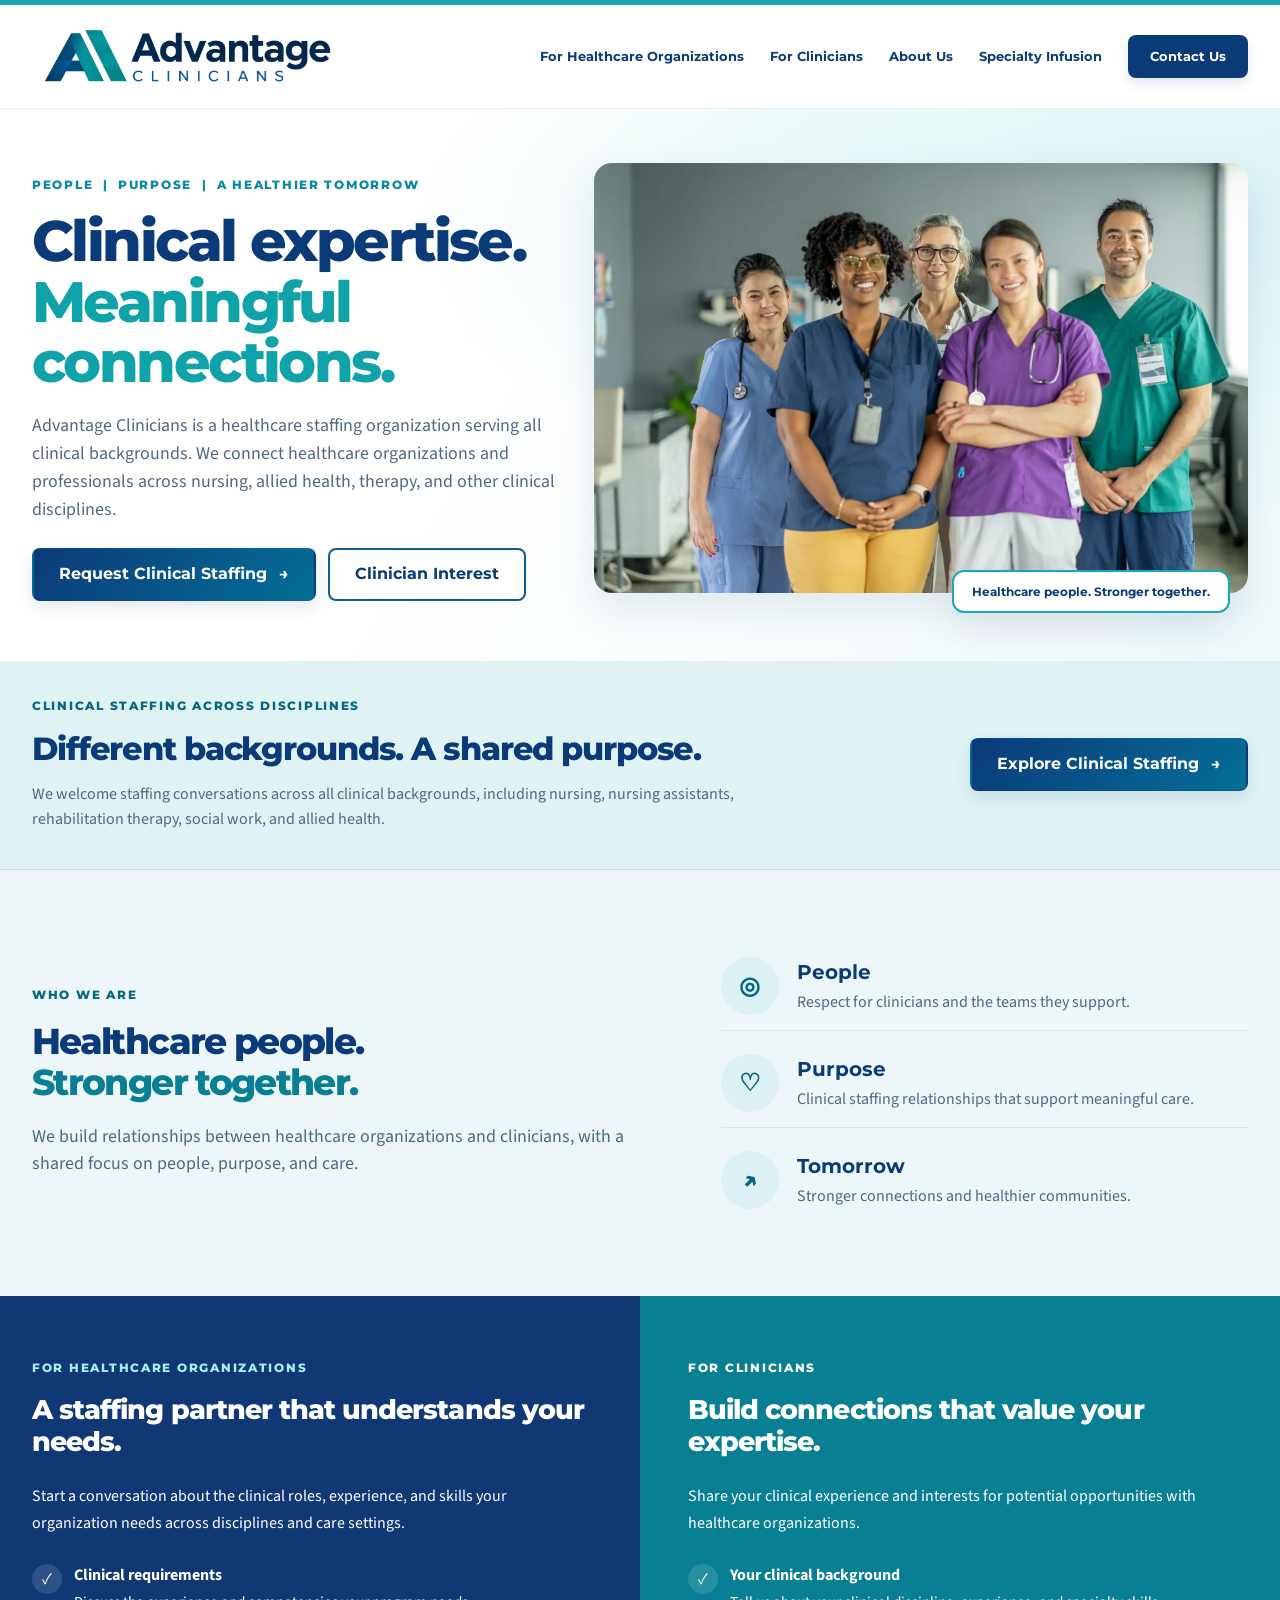
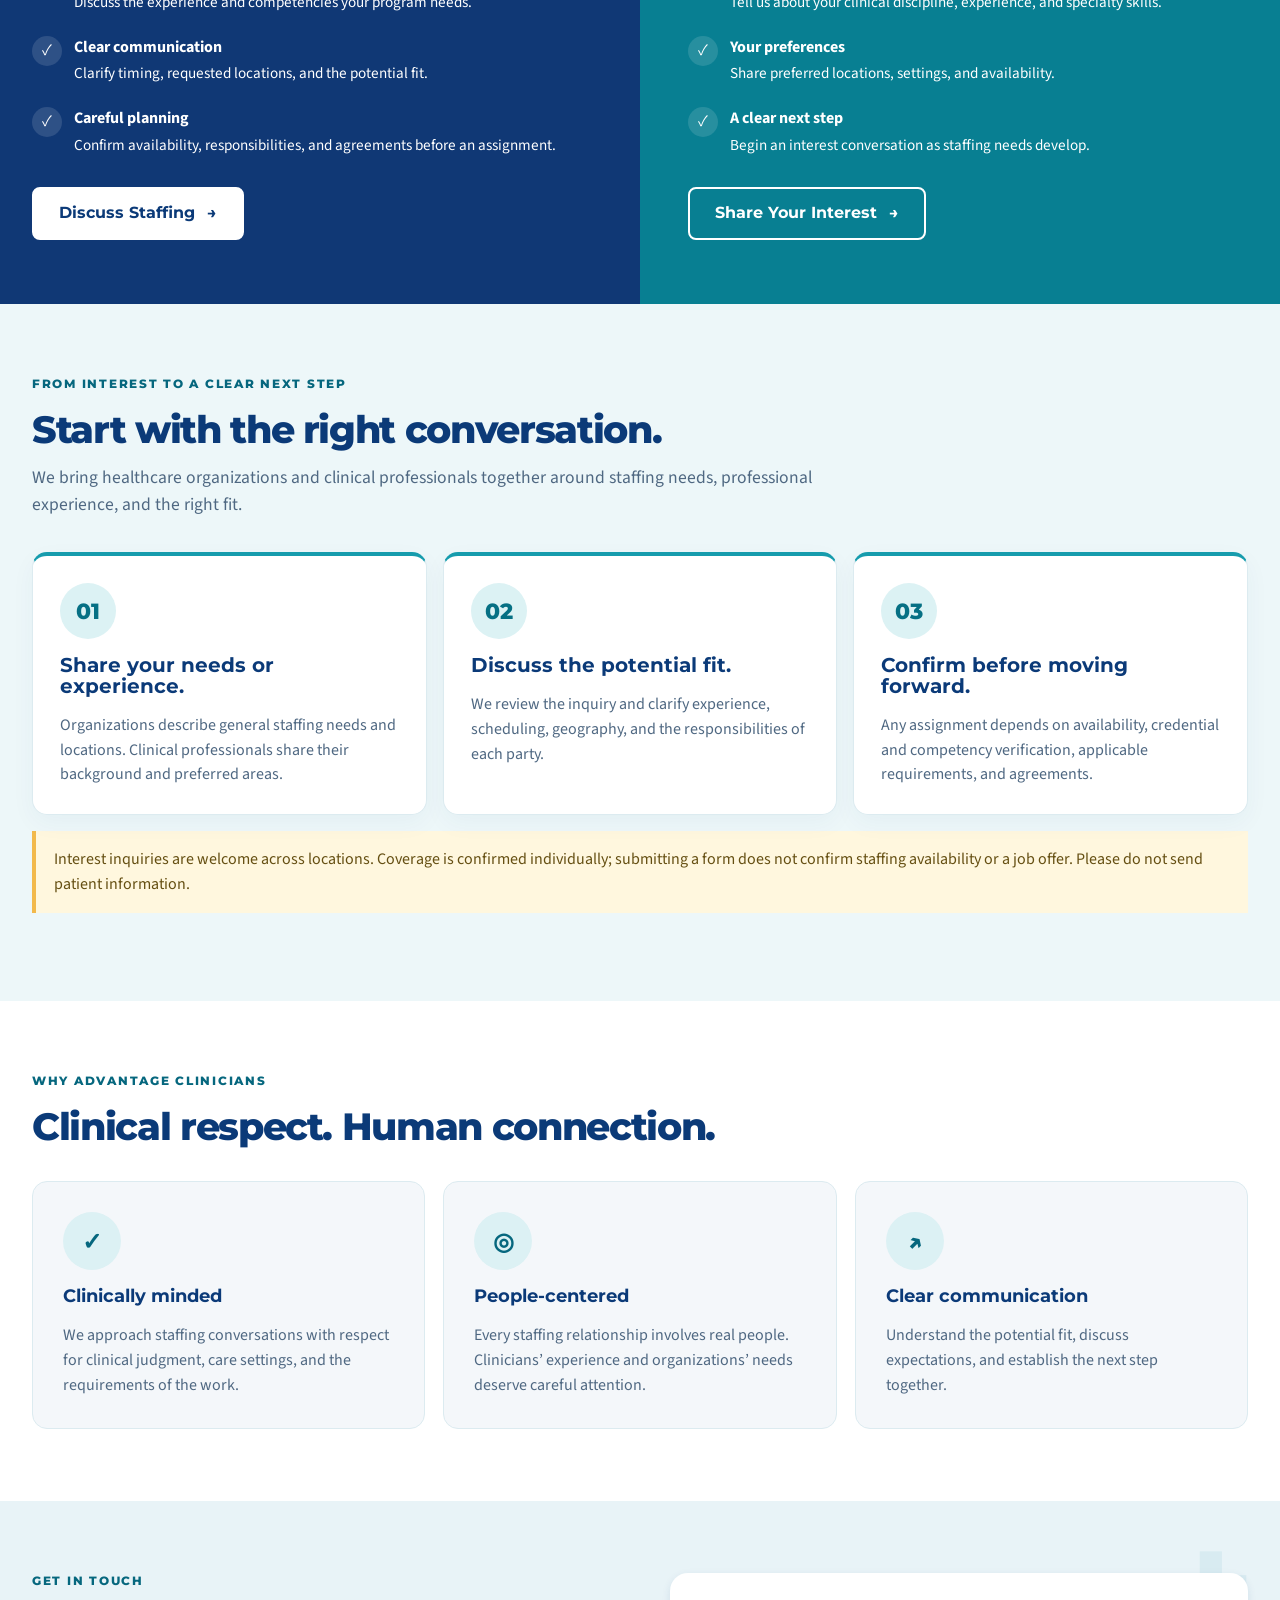
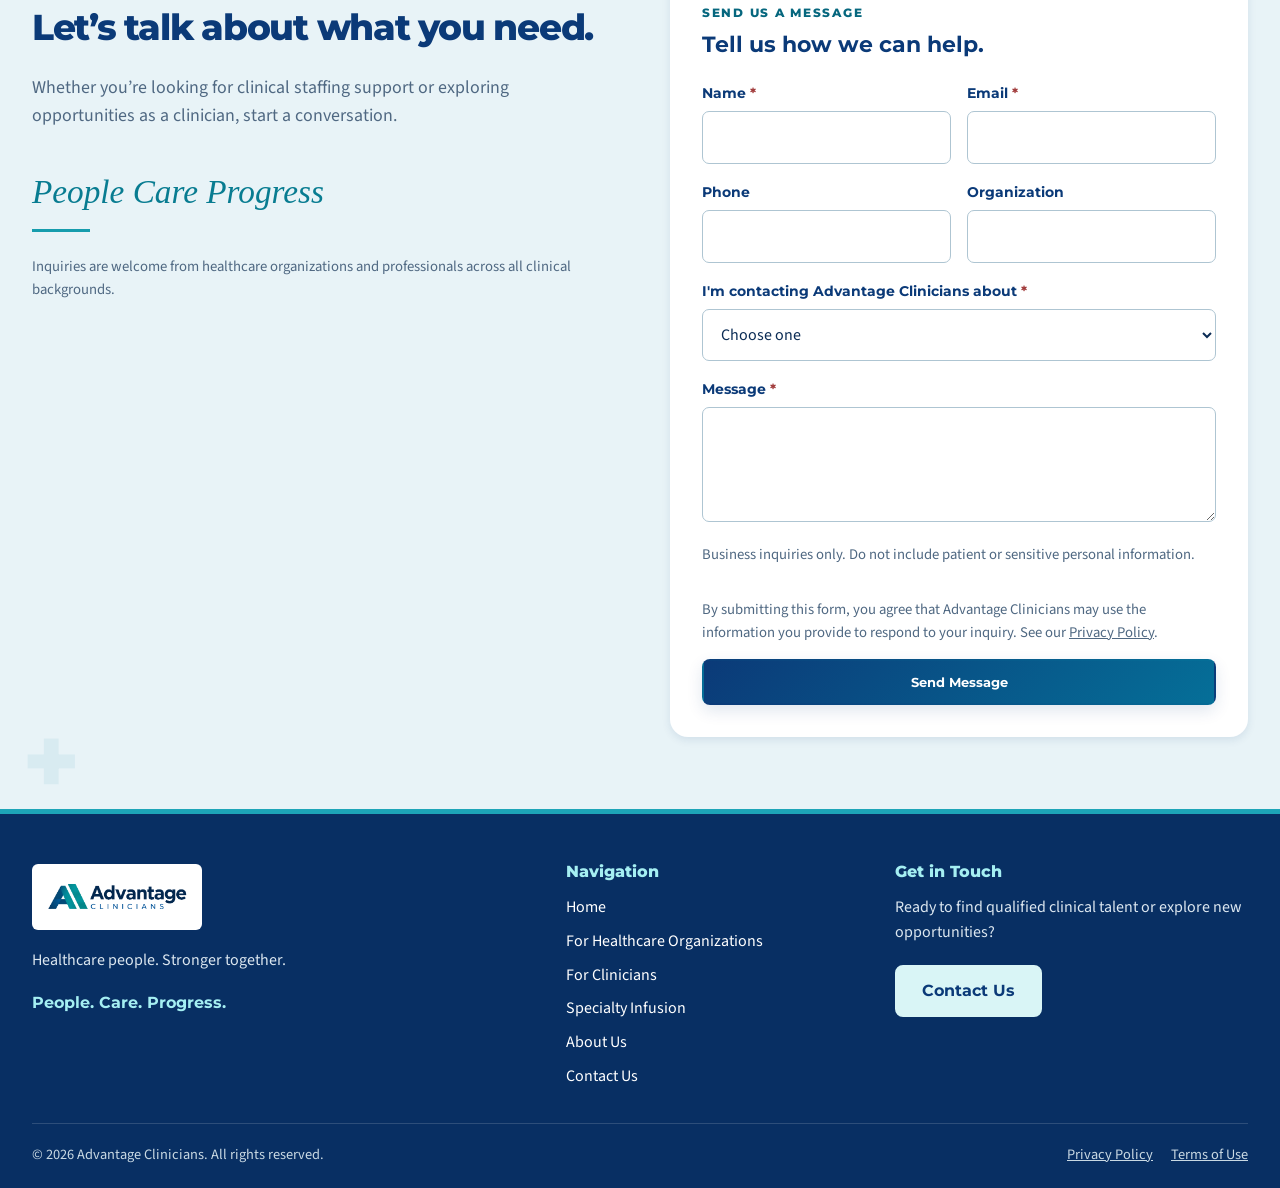
==== commit 58f6f0c1: "Present Advantage Clinicians as staffing across all clinical disciplines" ====
--- a/index.html
+++ b/index.html
@@ -1,26 +1,21 @@
 <!doctype html><html lang="en"><head>
 <meta charset="utf-8"><meta name="viewport" content="width=device-width,initial-scale=1">
-<title>Advantage Clinicians | Specialty Infusion Nursing & Staffing</title><meta name="description" content="Building nursing staffing relationships, with a focus on specialty infusion in the home. Connect with us about your program or share your clinical experience.">
+<title>Advantage Clinicians | Clinical Staffing Across Disciplines</title><meta name="description" content="Advantage Clinicians is a healthcare staffing organization serving all clinical backgrounds. We connect healthcare organizations and professionals across nursing, allied health, therapy, and other clinical disciplines.">
 <link rel="canonical" href="https://advantageclinicians.com/"><link rel="icon" type="image/png" href="/assets/favicon.png">
-<meta property="og:title" content="Advantage Clinicians | Specialty Infusion Nursing & Staffing"><meta property="og:description" content="Healthcare people. Stronger together."><meta property="og:type" content="website"><meta property="og:url" content="https://advantageclinicians.com/"><meta property="og:image" content="https://advantageclinicians.com/assets/og-image.jpg">
-<meta name="twitter:card" content="summary_large_image"><meta name="twitter:title" content="Advantage Clinicians | Specialty Infusion Nursing & Staffing"><meta name="twitter:description" content="Healthcare people. Stronger together."><meta name="twitter:image" content="https://advantageclinicians.com/assets/og-image.jpg">
+<meta property="og:title" content="Advantage Clinicians | Clinical Staffing Across Disciplines"><meta property="og:description" content="Healthcare people. Stronger together."><meta property="og:type" content="website"><meta property="og:url" content="https://advantageclinicians.com/"><meta property="og:image" content="https://advantageclinicians.com/assets/og-image.jpg">
+<meta name="twitter:card" content="summary_large_image"><meta name="twitter:title" content="Advantage Clinicians | Clinical Staffing Across Disciplines"><meta name="twitter:description" content="Healthcare people. Stronger together."><meta name="twitter:image" content="https://advantageclinicians.com/assets/og-image.jpg">
 <link rel="stylesheet" href="/assets/styles.css"><script src="/assets/site.js" defer></script></head><body><a class="skip-link" href="#main">Skip to content</a>
 <header class="site-header"><div class="container header-inner"><a class="logo" href="/" aria-label="Advantage Clinicians home"><img src="/assets/advantage-clinicians-logo.png" alt="Advantage Clinicians"></a><button class="menu-button" aria-expanded="false" aria-controls="site-nav" aria-label="Open menu">☰</button><nav id="site-nav" class="nav" aria-label="Primary"><a href="/for-healthcare-organizations/">For Healthcare Organizations</a><a href="/for-clinicians/">For Clinicians</a><a href="/about/">About Us</a><a href="/specialty-infusion-nursing/">Specialty Infusion</a><a class="button-link" href="/contact/">Contact Us</a></nav></div></header>
 <main id="main">
-<section class="hero brand-hero"><div class="container hero-grid"><div class="hero-copy"><div class="eyebrow">People &nbsp;|&nbsp; Purpose &nbsp;|&nbsp; A Healthier Tomorrow</div><h1 class="hero-title"><span class="line">Nursing expertise.</span><span class="line accent">Meaningful</span><span class="line accent">connections.</span></h1><p class="lead">Building nursing staffing relationships, with a focus on specialty infusion in the home. Connect with us about your program or share your clinical experience.</p><div class="hero-actions"><a class="btn btn-primary" href="/specialty-infusion-nursing/request-coverage/">Request Nursing Support <span aria-hidden="true">→</span></a><a class="btn btn-secondary" href="/specialty-infusion-nursing/join-network/">Clinician Interest</a></div></div><div class="hero-media brand-media"><img src="/assets/hero-colorful.webp" alt="A diverse group of five healthcare clinicians standing together"></div></div></section>
+<section class="hero brand-hero"><div class="container hero-grid"><div class="hero-copy"><div class="eyebrow">People &nbsp;|&nbsp; Purpose &nbsp;|&nbsp; A Healthier Tomorrow</div><h1 class="hero-title"><span class="line">Clinical expertise.</span><span class="line accent">Meaningful</span><span class="line accent">connections.</span></h1><p class="lead">Advantage Clinicians is a healthcare staffing organization serving all clinical backgrounds. We connect healthcare organizations and professionals across nursing, allied health, therapy, and other clinical disciplines.</p><div class="hero-actions"><a class="btn btn-primary" href="/contact/?type=staffing">Request Clinical Staffing <span aria-hidden="true">→</span></a><a class="btn btn-secondary" href="/contact/?type=clinician">Clinician Interest</a></div></div><div class="hero-media brand-media"><img src="/assets/hero-colorful.webp" alt="A diverse group of five healthcare clinicians standing together"></div></div></section>
 
-<section class="infusion-discovery-strip" aria-labelledby="infusion-teaser-heading">
-  <div class="container infusion-discovery-inner">
-    <div><div class="eyebrow">Specialty service line</div><h2 id="infusion-teaser-heading">Specialty Infusion Nursing</h2><p>Exploring prospective RN staffing partnerships for home-infusion programs. Pharmacy partners and experienced nurses each have a clear path to begin.</p></div>
-    <a class="btn btn-primary" href="/specialty-infusion-nursing/">Explore Infusion Nursing <span aria-hidden="true">→</span></a>
-  </div>
-</section>
-<section class="section section-mist"><div class="container essence"><div><div class="eyebrow">Who we are</div><h2 class="essence-quote">Healthcare people.<span>Stronger together.</span></h2><p class="lead">We build relationships between healthcare organizations and clinicians, with a shared focus on people, purpose, and care.</p></div><div class="value-list"><div class="value-item"><div class="icon-circle" aria-hidden="true">◎</div><div><strong>People</strong><p>Respect for clinicians and the teams they support.</p></div></div><div class="value-item"><div class="icon-circle" aria-hidden="true">♡</div><div><strong>Purpose</strong><p>Nursing staffing relationships that support meaningful care.</p></div></div><div class="value-item"><div class="icon-circle" aria-hidden="true">↗</div><div><strong>Tomorrow</strong><p>Stronger connections and healthier communities.</p></div></div></div></div></section>
-<section class="audience-band" aria-label="For organizations and clinicians"><div class="audience-band-panel"><div class="eyebrow">For healthcare organizations</div><h2>A staffing partner that understands your needs.</h2><p>Start a conversation about your clinical staffing needs, including prospective RN support for home-infusion programs.</p><ul class="audience-benefits"><li><strong>Clinical requirements</strong><span>Discuss the experience and competencies your program needs.</span></li><li><strong>Clear communication</strong><span>Clarify timing, requested locations, and the potential fit.</span></li><li><strong>Careful planning</strong><span>Confirm availability, responsibilities, and agreements before an assignment.</span></li></ul><a class="btn btn-light" href="/for-healthcare-organizations/">Discuss Staffing <span aria-hidden="true">→</span></a></div><div class="audience-band-panel"><div class="eyebrow">For clinicians</div><h2>Build connections that value your expertise.</h2><p>Share your clinical experience and interests for potential opportunities with healthcare organizations.</p><ul class="audience-benefits"><li><strong>Your clinical background</strong><span>Tell us about your nursing experience and specialty skills.</span></li><li><strong>Your preferences</strong><span>Share preferred locations, settings, and availability.</span></li><li><strong>A clear next step</strong><span>Begin an interest conversation as staffing needs develop.</span></li></ul><a class="btn btn-light" href="/for-clinicians/">Share Your Interest <span aria-hidden="true">→</span></a></div></section>
-<section class="section section-mist"><div class="container"><div class="section-title"><div class="eyebrow">From interest to a clear next step</div><h2>Start with the right conversation.</h2><p>Our current infusion focus is developing RN staffing relationships with specialty pharmacies and home-infusion providers.</p></div><div class="steps"><article class="step"><div class="step-number">01</div><h3>Share your needs or experience.</h3><p>Organizations describe general staffing needs and locations. Nurses share their background and preferred areas.</p></article><article class="step"><div class="step-number">02</div><h3>Discuss the potential fit.</h3><p>We review the inquiry and clarify experience, scheduling, geography, and the responsibilities of each party.</p></article><article class="step"><div class="step-number">03</div><h3>Confirm before moving forward.</h3><p>Any assignment depends on availability, credential and competency verification, applicable requirements, and agreements.</p></article></div><p class="notice">Interest inquiries are welcome across locations. Coverage is confirmed individually; submitting a form does not confirm staffing availability or a job offer. Please do not send patient information.</p></div></section>
+<section class="infusion-discovery-strip" aria-labelledby="clinical-disciplines-heading"><div class="container infusion-discovery-inner"><div><div class="eyebrow">Clinical staffing across disciplines</div><h2 id="clinical-disciplines-heading">Different backgrounds. A shared purpose.</h2><p>We welcome staffing conversations across all clinical backgrounds, including nursing, nursing assistants, rehabilitation therapy, social work, and allied health.</p></div><a class="btn btn-primary" href="/for-healthcare-organizations/">Explore Clinical Staffing <span aria-hidden="true">→</span></a></div></section>
+<section class="section section-mist"><div class="container essence"><div><div class="eyebrow">Who we are</div><h2 class="essence-quote">Healthcare people.<span>Stronger together.</span></h2><p class="lead">We build relationships between healthcare organizations and clinicians, with a shared focus on people, purpose, and care.</p></div><div class="value-list"><div class="value-item"><div class="icon-circle" aria-hidden="true">◎</div><div><strong>People</strong><p>Respect for clinicians and the teams they support.</p></div></div><div class="value-item"><div class="icon-circle" aria-hidden="true">♡</div><div><strong>Purpose</strong><p>Clinical staffing relationships that support meaningful care.</p></div></div><div class="value-item"><div class="icon-circle" aria-hidden="true">↗</div><div><strong>Tomorrow</strong><p>Stronger connections and healthier communities.</p></div></div></div></div></section>
+<section class="audience-band" aria-label="For organizations and clinicians"><div class="audience-band-panel"><div class="eyebrow">For healthcare organizations</div><h2>A staffing partner that understands your needs.</h2><p>Start a conversation about the clinical roles, experience, and skills your organization needs across disciplines and care settings.</p><ul class="audience-benefits"><li><strong>Clinical requirements</strong><span>Discuss the experience and competencies your program needs.</span></li><li><strong>Clear communication</strong><span>Clarify timing, requested locations, and the potential fit.</span></li><li><strong>Careful planning</strong><span>Confirm availability, responsibilities, and agreements before an assignment.</span></li></ul><a class="btn btn-light" href="/for-healthcare-organizations/">Discuss Staffing <span aria-hidden="true">→</span></a></div><div class="audience-band-panel"><div class="eyebrow">For clinicians</div><h2>Build connections that value your expertise.</h2><p>Share your clinical experience and interests for potential opportunities with healthcare organizations.</p><ul class="audience-benefits"><li><strong>Your clinical background</strong><span>Tell us about your clinical discipline, experience, and specialty skills.</span></li><li><strong>Your preferences</strong><span>Share preferred locations, settings, and availability.</span></li><li><strong>A clear next step</strong><span>Begin an interest conversation as staffing needs develop.</span></li></ul><a class="btn btn-light" href="/for-clinicians/">Share Your Interest <span aria-hidden="true">→</span></a></div></section>
+<section class="section section-mist"><div class="container"><div class="section-title"><div class="eyebrow">From interest to a clear next step</div><h2>Start with the right conversation.</h2><p>We bring healthcare organizations and clinical professionals together around staffing needs, professional experience, and the right fit.</p></div><div class="steps"><article class="step"><div class="step-number">01</div><h3>Share your needs or experience.</h3><p>Organizations describe general staffing needs and locations. Clinical professionals share their background and preferred areas.</p></article><article class="step"><div class="step-number">02</div><h3>Discuss the potential fit.</h3><p>We review the inquiry and clarify experience, scheduling, geography, and the responsibilities of each party.</p></article><article class="step"><div class="step-number">03</div><h3>Confirm before moving forward.</h3><p>Any assignment depends on availability, credential and competency verification, applicable requirements, and agreements.</p></article></div><p class="notice">Interest inquiries are welcome across locations. Coverage is confirmed individually; submitting a form does not confirm staffing availability or a job offer. Please do not send patient information.</p></div></section>
 <section class="section home-values"><div class="container"><div class="section-title"><div class="eyebrow">Why Advantage Clinicians</div><h2>Clinical respect. Human connection.</h2></div><div class="cards"><article class="card"><div class="icon-circle" aria-hidden="true">✓</div><h3>Clinically minded</h3><p>We approach staffing conversations with respect for clinical judgment, care settings, and the requirements of the work.</p></article><article class="card"><div class="icon-circle" aria-hidden="true">◎</div><h3>People-centered</h3><p>Every staffing relationship involves real people. Clinicians’ experience and organizations’ needs deserve careful attention.</p></article><article class="card"><div class="icon-circle" aria-hidden="true">↗</div><h3>Clear communication</h3><p>Understand the potential fit, discuss expectations, and establish the next step together.</p></article></div></div></section>
-<section class="section home-contact" aria-labelledby="home-contact-title"><div class="container home-contact-grid"><div class="home-contact-copy"><div class="eyebrow">Get in touch</div><h2 id="home-contact-title">Let’s talk about what you need.</h2><p class="lead">Whether you’re looking for clinical staffing support or exploring opportunities as a clinician, start a conversation.</p><p class="home-mantra">People Care Progress</p><p class="help">For specialty infusion, use our <a href="/specialty-infusion-nursing/request-coverage/">partner inquiry</a> or <a href="/specialty-infusion-nursing/join-network/">RN interest form</a>.</p></div><form class="home-contact-form" aria-labelledby="home-form-title" name="contact" method="POST" action="/thank-you/" data-netlify="true" netlify-honeypot="bot-field"><input type="hidden" name="form-name" value="contact"><p class="hp"><label>Don't fill this out if you're human: <input name="bot-field"></label></p>
-<p><a href="/specialty-infusion-nursing/request-coverage/">Infusion partner inquiry</a> · <a href="/specialty-infusion-nursing/join-network/">Infusion RN interest</a></p><div class="eyebrow">Send us a message</div><h3 id="home-form-title">Tell us how we can help.</h3><div class="field-grid"><div class="field"><label for="name">Name <span class="required">*</span></label><input id="name" name="name" autocomplete="name" required></div><div class="field"><label for="email">Email <span class="required">*</span></label><input id="email" type="email" name="email" autocomplete="email" required></div></div>
+<section class="section home-contact" aria-labelledby="home-contact-title"><div class="container home-contact-grid"><div class="home-contact-copy"><div class="eyebrow">Get in touch</div><h2 id="home-contact-title">Let’s talk about what you need.</h2><p class="lead">Whether you’re looking for clinical staffing support or exploring opportunities as a clinician, start a conversation.</p><p class="home-mantra">People Care Progress</p><p class="help">Inquiries are welcome from healthcare organizations and professionals across all clinical backgrounds.</p></div><form class="home-contact-form" aria-labelledby="home-form-title" name="contact" method="POST" action="/thank-you/" data-netlify="true" netlify-honeypot="bot-field"><input type="hidden" name="form-name" value="contact"><p class="hp" hidden aria-hidden="true"><label>Don't fill this out if you're human: <input name="bot-field" tabindex="-1" autocomplete="off"></label></p>
+<div class="eyebrow">Send us a message</div><h3 id="home-form-title">Tell us how we can help.</h3><div class="field-grid"><div class="field"><label for="name">Name <span class="required">*</span></label><input id="name" name="name" autocomplete="name" required></div><div class="field"><label for="email">Email <span class="required">*</span></label><input id="email" type="email" name="email" autocomplete="email" required></div></div>
 <div class="field-grid"><div class="field"><label for="phone">Phone</label><input id="phone" type="tel" name="phone" autocomplete="tel"></div><div class="field"><label for="organization">Organization</label><input id="organization" name="organization" autocomplete="organization"></div></div>
 <div class="field"><label for="inquiry-type">I'm contacting Advantage Clinicians about <span class="required">*</span></label><select id="inquiry-type" name="inquiry_type" required><option value="">Choose one</option><option>Staffing for my organization</option><option>Clinical opportunities</option><option>General question</option></select></div>
 <div class="field"><label for="message">Message <span class="required">*</span></label><textarea id="message" name="message" maxlength="2000" aria-describedby="message-help" required></textarea><p class="help" id="message-help">Business inquiries only. Do not include patient or sensitive personal information.</p></div>
--- a/assets/styles.css
+++ b/assets/styles.css
@@ -180,3 +180,23 @@
 .home-contact-form .btn{width:100%;cursor:pointer}.home-contact-form textarea{min-height:115px}
 @media(max-width:1050px){.home-contact-grid{gap:30px}}
 @media(max-width:700px){.home-contact-grid{grid-template-columns:1fr}.home-contact-form{padding:24px}.home-contact::before{font-size:6rem;right:8px}.home-contact-copy{padding-bottom:10px}}
+
+/* Focused responsive fixes following production review. */
+.hero-grid > *{min-width:0}
+@media(max-width:700px){
+  .essence{gap:28px}
+  .section:has(> .container.essence),.section:has(> .container > .steps){padding:42px 0}
+  .section .steps{gap:16px}
+  .section .steps .step{padding:24px}
+}
+@media(max-width:360px){
+  .hero-title{font-size:2.5rem}
+  .hero-title .line{overflow-wrap:anywhere}
+}
+
+/* Contrast corrections for text on the homepage's pale panels. */
+.essence .eyebrow,.section-mist > .container > .section-title > .eyebrow,.home-values .section-title .eyebrow,.home-contact .eyebrow{color:#06677e}
+.essence-quote span{color:#087f92}
+
+/* Keep every hero line inside its column, including desktop. */
+.hero-title .line{white-space:normal;overflow-wrap:anywhere}
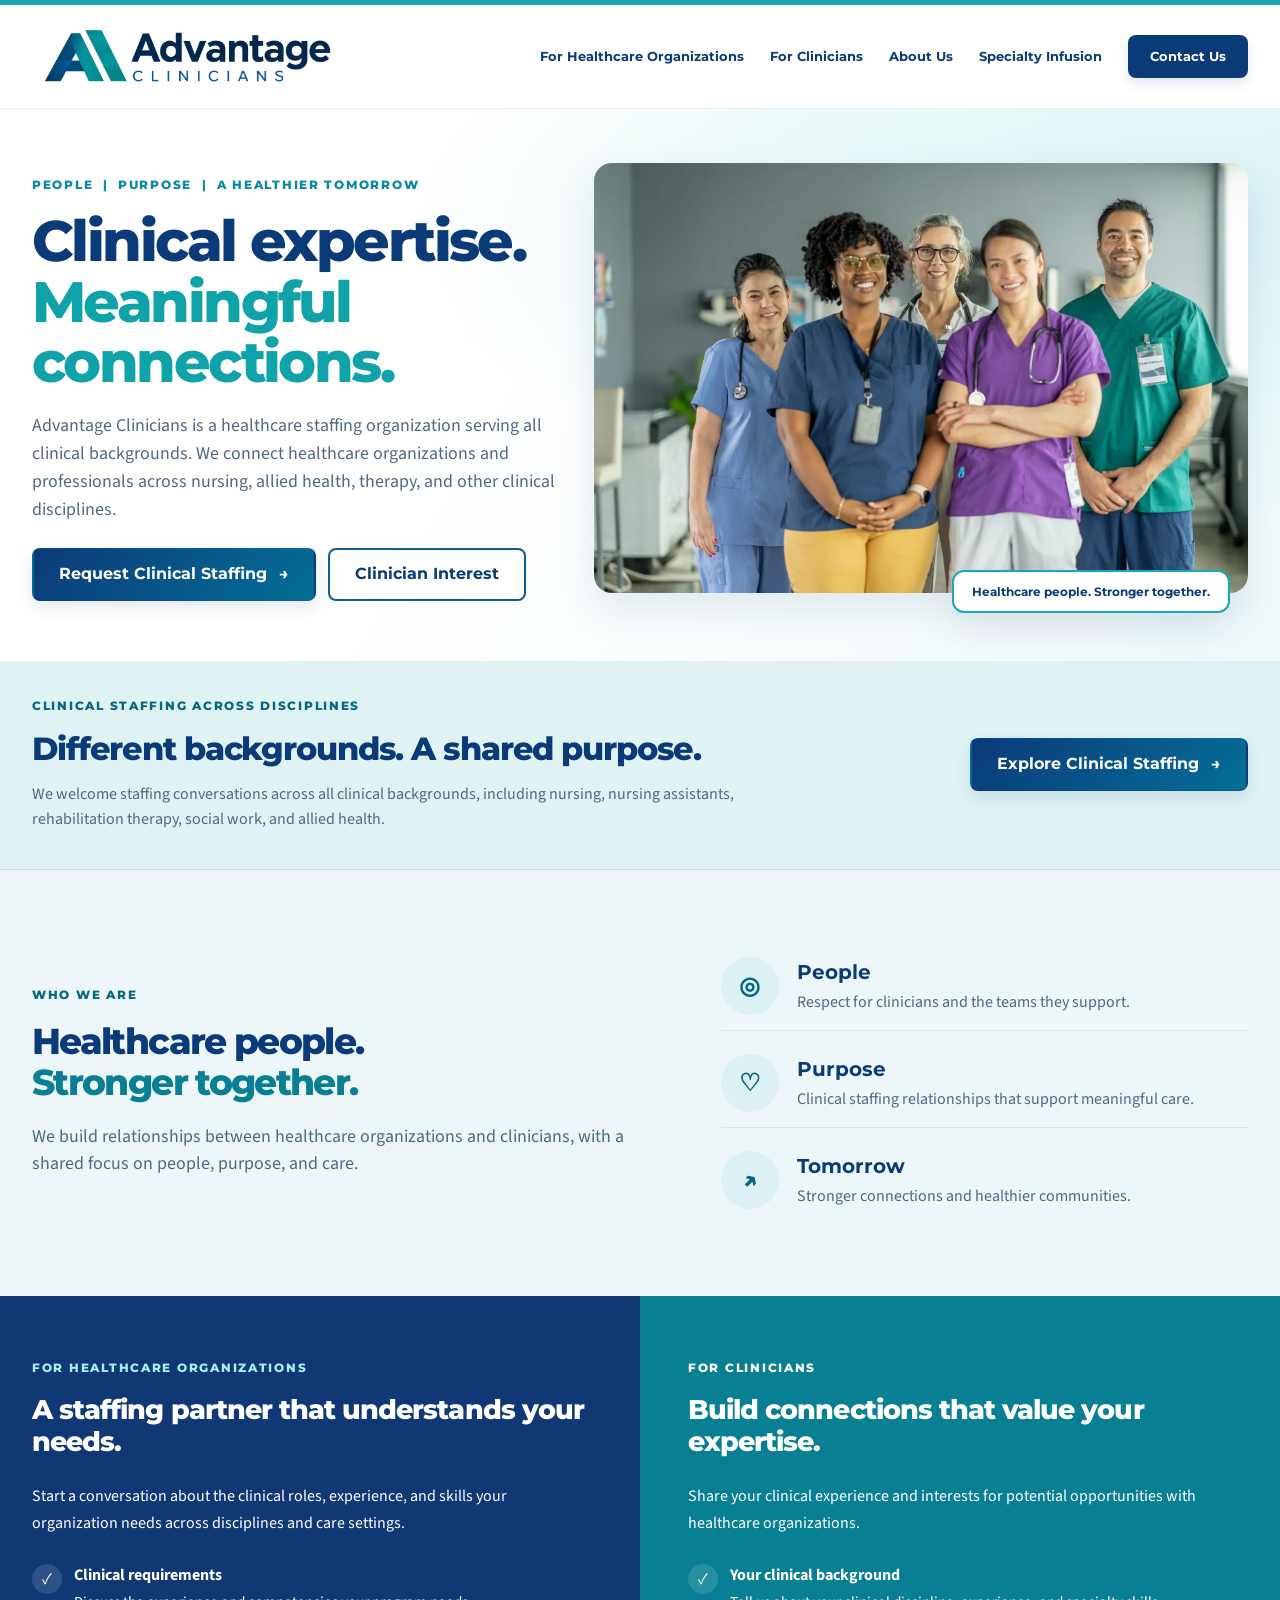
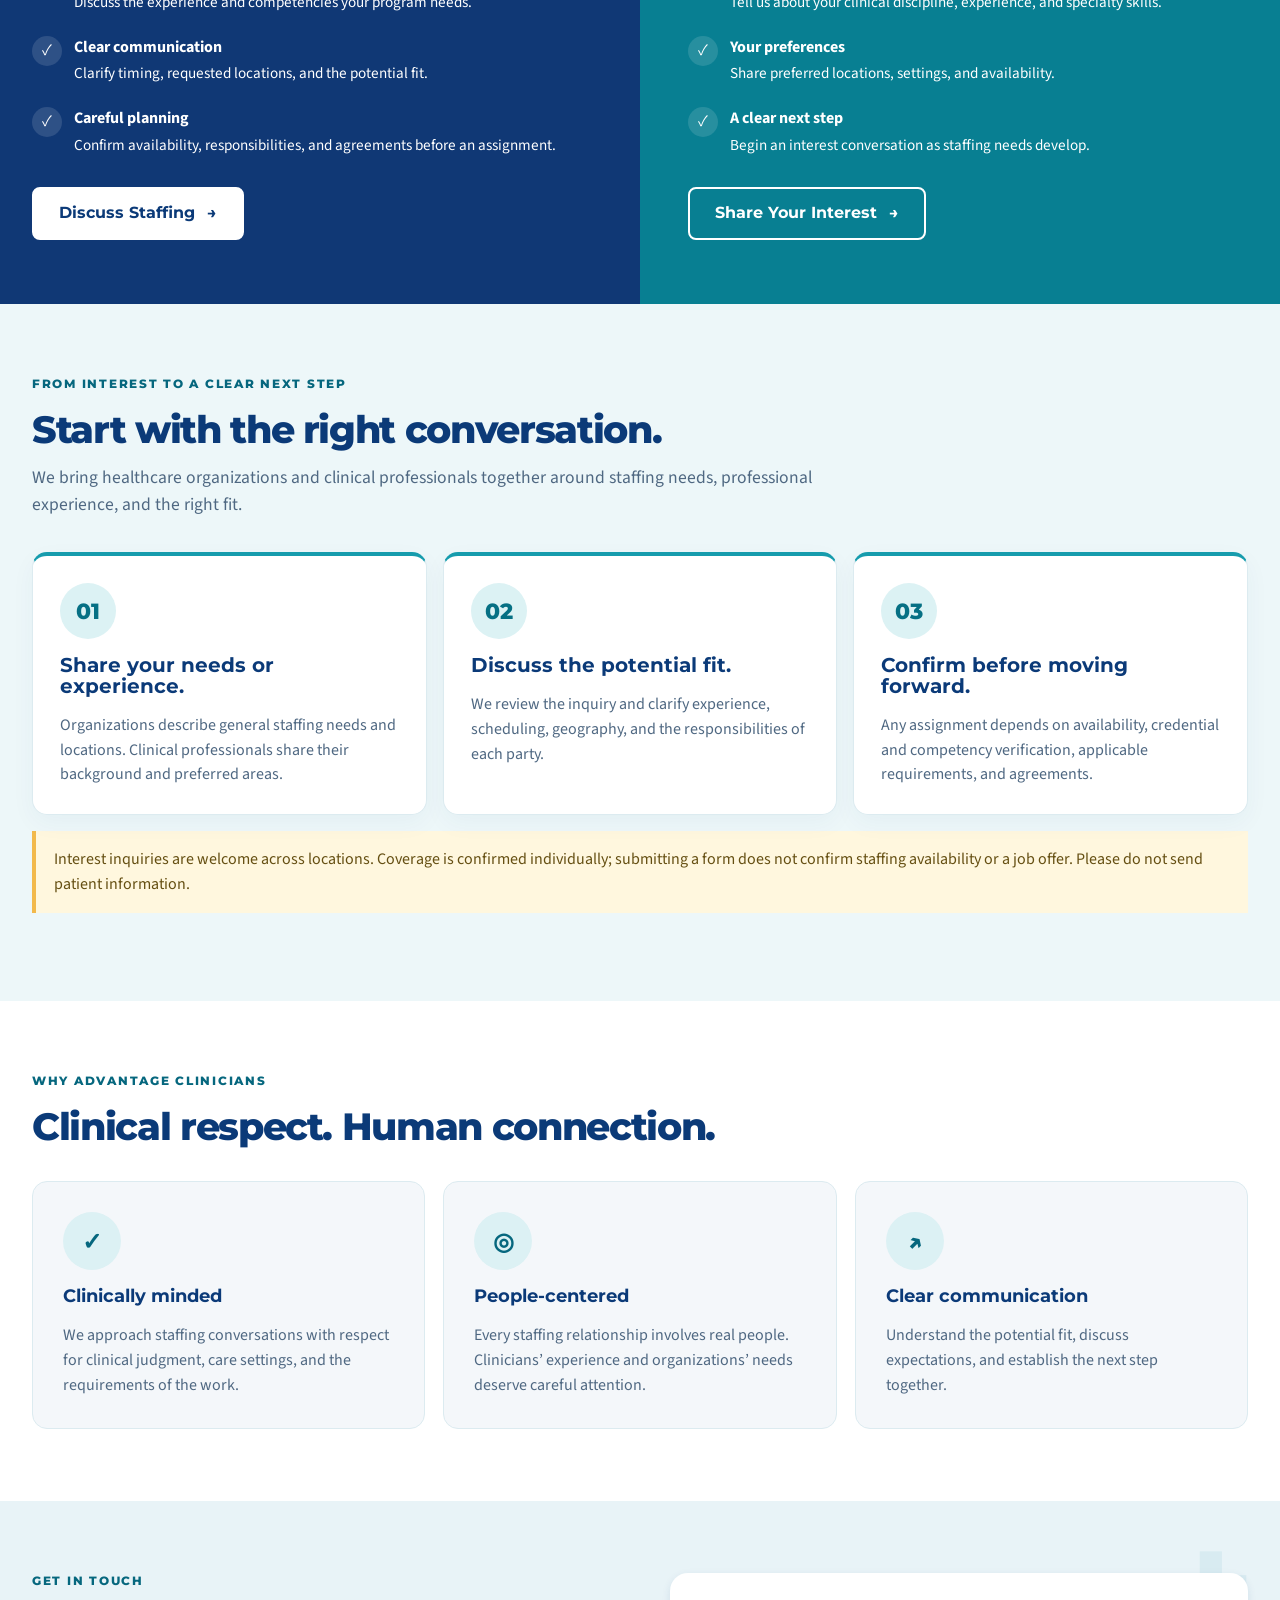
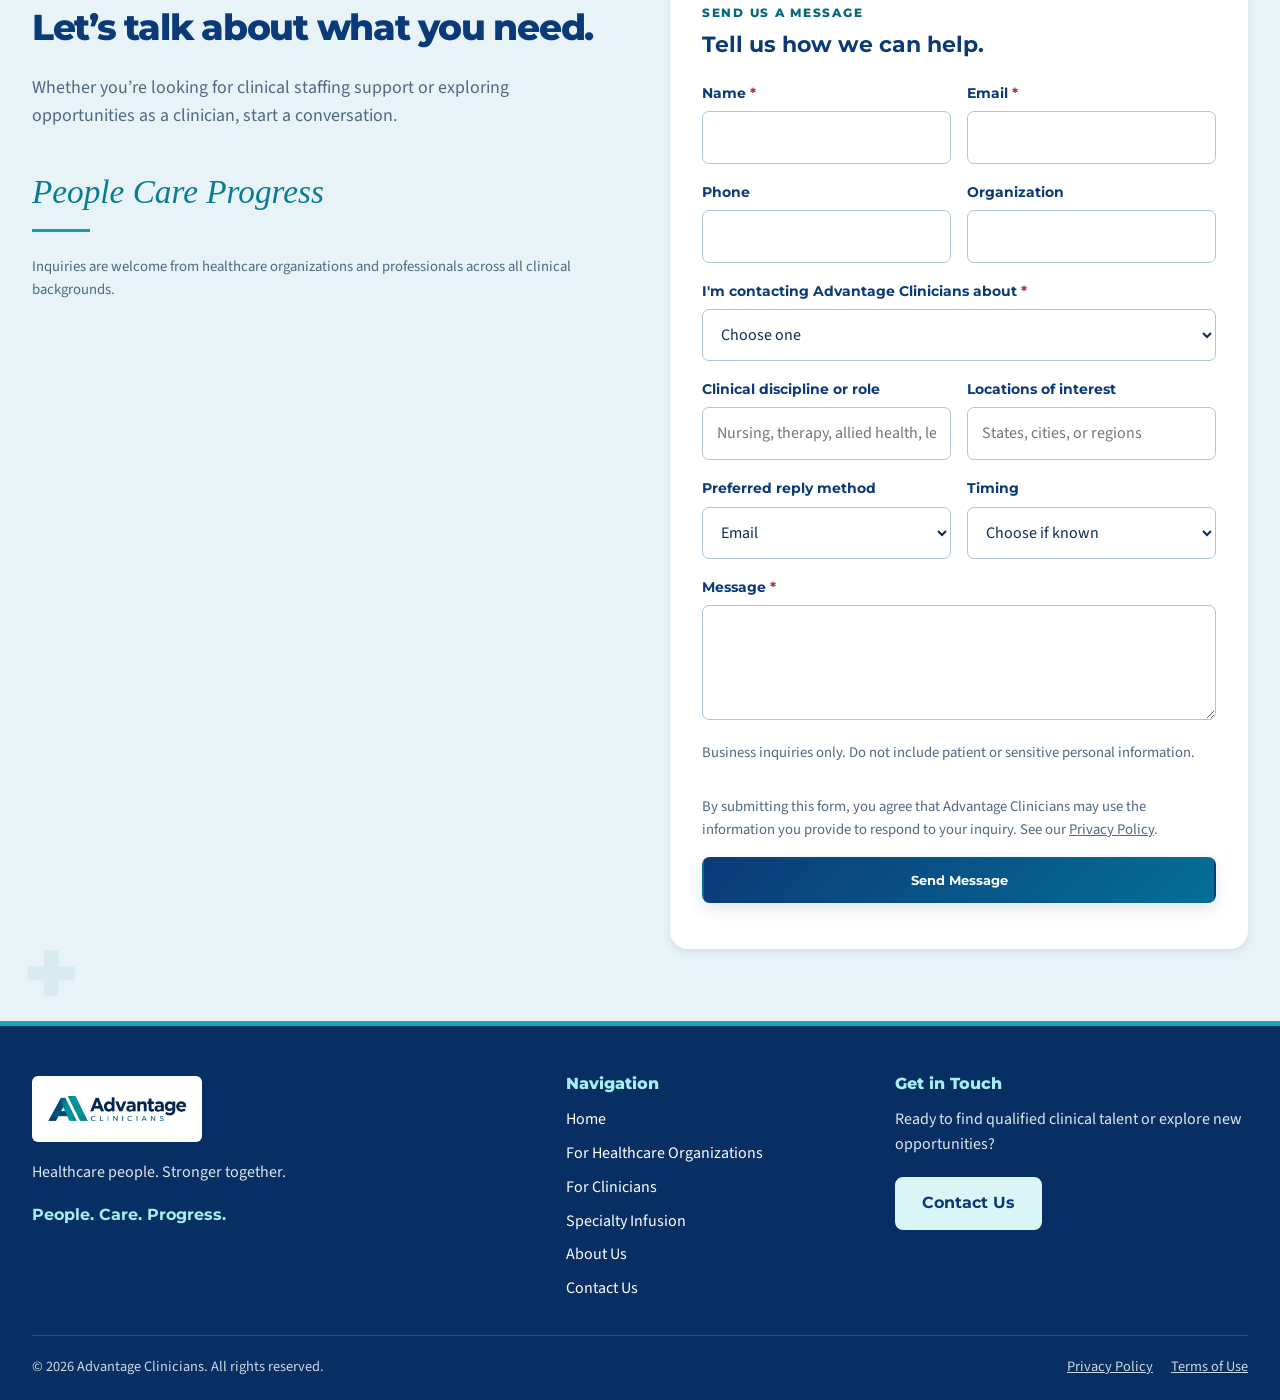
==== commit 5fe228ed: "Capture contact provenance and prepare Sheets reply tracking" ====
--- a/index.html
+++ b/index.html
@@ -4,7 +4,7 @@
 <link rel="canonical" href="https://advantageclinicians.com/"><link rel="icon" type="image/png" href="/assets/favicon.png">
 <meta property="og:title" content="Advantage Clinicians | Clinical Staffing Across Disciplines"><meta property="og:description" content="Healthcare people. Stronger together."><meta property="og:type" content="website"><meta property="og:url" content="https://advantageclinicians.com/"><meta property="og:image" content="https://advantageclinicians.com/assets/og-image.jpg">
 <meta name="twitter:card" content="summary_large_image"><meta name="twitter:title" content="Advantage Clinicians | Clinical Staffing Across Disciplines"><meta name="twitter:description" content="Healthcare people. Stronger together."><meta name="twitter:image" content="https://advantageclinicians.com/assets/og-image.jpg">
-<link rel="stylesheet" href="/assets/styles.css"><script src="/assets/site.js" defer></script></head><body><a class="skip-link" href="#main">Skip to content</a>
+<link rel="stylesheet" href="/assets/styles.css"><script src="/assets/site.js" defer></script><script src="/assets/contact.js" defer></script></head><body><a class="skip-link" href="#main">Skip to content</a>
 <header class="site-header"><div class="container header-inner"><a class="logo" href="/" aria-label="Advantage Clinicians home"><img src="/assets/advantage-clinicians-logo.png" alt="Advantage Clinicians"></a><button class="menu-button" aria-expanded="false" aria-controls="site-nav" aria-label="Open menu">☰</button><nav id="site-nav" class="nav" aria-label="Primary"><a href="/for-healthcare-organizations/">For Healthcare Organizations</a><a href="/for-clinicians/">For Clinicians</a><a href="/about/">About Us</a><a href="/specialty-infusion-nursing/">Specialty Infusion</a><a class="button-link" href="/contact/">Contact Us</a></nav></div></header>
 <main id="main">
 <section class="hero brand-hero"><div class="container hero-grid"><div class="hero-copy"><div class="eyebrow">People &nbsp;|&nbsp; Purpose &nbsp;|&nbsp; A Healthier Tomorrow</div><h1 class="hero-title"><span class="line">Clinical expertise.</span><span class="line accent">Meaningful</span><span class="line accent">connections.</span></h1><p class="lead">Advantage Clinicians is a healthcare staffing organization serving all clinical backgrounds. We connect healthcare organizations and professionals across nursing, allied health, therapy, and other clinical disciplines.</p><div class="hero-actions"><a class="btn btn-primary" href="/contact/?type=staffing">Request Clinical Staffing <span aria-hidden="true">→</span></a><a class="btn btn-secondary" href="/contact/?type=clinician">Clinician Interest</a></div></div><div class="hero-media brand-media"><img src="/assets/hero-colorful.webp" alt="A diverse group of five healthcare clinicians standing together"></div></div></section>
@@ -14,11 +14,26 @@
 <section class="audience-band" aria-label="For organizations and clinicians"><div class="audience-band-panel"><div class="eyebrow">For healthcare organizations</div><h2>A staffing partner that understands your needs.</h2><p>Start a conversation about the clinical roles, experience, and skills your organization needs across disciplines and care settings.</p><ul class="audience-benefits"><li><strong>Clinical requirements</strong><span>Discuss the experience and competencies your program needs.</span></li><li><strong>Clear communication</strong><span>Clarify timing, requested locations, and the potential fit.</span></li><li><strong>Careful planning</strong><span>Confirm availability, responsibilities, and agreements before an assignment.</span></li></ul><a class="btn btn-light" href="/for-healthcare-organizations/">Discuss Staffing <span aria-hidden="true">→</span></a></div><div class="audience-band-panel"><div class="eyebrow">For clinicians</div><h2>Build connections that value your expertise.</h2><p>Share your clinical experience and interests for potential opportunities with healthcare organizations.</p><ul class="audience-benefits"><li><strong>Your clinical background</strong><span>Tell us about your clinical discipline, experience, and specialty skills.</span></li><li><strong>Your preferences</strong><span>Share preferred locations, settings, and availability.</span></li><li><strong>A clear next step</strong><span>Begin an interest conversation as staffing needs develop.</span></li></ul><a class="btn btn-light" href="/for-clinicians/">Share Your Interest <span aria-hidden="true">→</span></a></div></section>
 <section class="section section-mist"><div class="container"><div class="section-title"><div class="eyebrow">From interest to a clear next step</div><h2>Start with the right conversation.</h2><p>We bring healthcare organizations and clinical professionals together around staffing needs, professional experience, and the right fit.</p></div><div class="steps"><article class="step"><div class="step-number">01</div><h3>Share your needs or experience.</h3><p>Organizations describe general staffing needs and locations. Clinical professionals share their background and preferred areas.</p></article><article class="step"><div class="step-number">02</div><h3>Discuss the potential fit.</h3><p>We review the inquiry and clarify experience, scheduling, geography, and the responsibilities of each party.</p></article><article class="step"><div class="step-number">03</div><h3>Confirm before moving forward.</h3><p>Any assignment depends on availability, credential and competency verification, applicable requirements, and agreements.</p></article></div><p class="notice">Interest inquiries are welcome across locations. Coverage is confirmed individually; submitting a form does not confirm staffing availability or a job offer. Please do not send patient information.</p></div></section>
 <section class="section home-values"><div class="container"><div class="section-title"><div class="eyebrow">Why Advantage Clinicians</div><h2>Clinical respect. Human connection.</h2></div><div class="cards"><article class="card"><div class="icon-circle" aria-hidden="true">✓</div><h3>Clinically minded</h3><p>We approach staffing conversations with respect for clinical judgment, care settings, and the requirements of the work.</p></article><article class="card"><div class="icon-circle" aria-hidden="true">◎</div><h3>People-centered</h3><p>Every staffing relationship involves real people. Clinicians’ experience and organizations’ needs deserve careful attention.</p></article><article class="card"><div class="icon-circle" aria-hidden="true">↗</div><h3>Clear communication</h3><p>Understand the potential fit, discuss expectations, and establish the next step together.</p></article></div></div></section>
-<section class="section home-contact" aria-labelledby="home-contact-title"><div class="container home-contact-grid"><div class="home-contact-copy"><div class="eyebrow">Get in touch</div><h2 id="home-contact-title">Let’s talk about what you need.</h2><p class="lead">Whether you’re looking for clinical staffing support or exploring opportunities as a clinician, start a conversation.</p><p class="home-mantra">People Care Progress</p><p class="help">Inquiries are welcome from healthcare organizations and professionals across all clinical backgrounds.</p></div><form class="home-contact-form" aria-labelledby="home-form-title" name="contact" method="POST" action="/thank-you/" data-netlify="true" netlify-honeypot="bot-field"><input type="hidden" name="form-name" value="contact"><p class="hp" hidden aria-hidden="true"><label>Don't fill this out if you're human: <input name="bot-field" tabindex="-1" autocomplete="off"></label></p>
-<div class="eyebrow">Send us a message</div><h3 id="home-form-title">Tell us how we can help.</h3><div class="field-grid"><div class="field"><label for="name">Name <span class="required">*</span></label><input id="name" name="name" autocomplete="name" required></div><div class="field"><label for="email">Email <span class="required">*</span></label><input id="email" type="email" name="email" autocomplete="email" required></div></div>
-<div class="field-grid"><div class="field"><label for="phone">Phone</label><input id="phone" type="tel" name="phone" autocomplete="tel"></div><div class="field"><label for="organization">Organization</label><input id="organization" name="organization" autocomplete="organization"></div></div>
+<section class="section home-contact" aria-labelledby="home-contact-title"><div class="container home-contact-grid"><div class="home-contact-copy"><div class="eyebrow">Get in touch</div><h2 id="home-contact-title">Let’s talk about what you need.</h2><p class="lead">Whether you’re looking for clinical staffing support or exploring opportunities as a clinician, start a conversation.</p><p class="home-mantra">People Care Progress</p><p class="help">Inquiries are welcome from healthcare organizations and professionals across all clinical backgrounds.</p></div><form class="home-contact-form" aria-labelledby="home-form-title" name="contact" method="POST" action="/thank-you/" data-netlify="true" data-contact-tracking netlify-honeypot="bot-field"><input type="hidden" name="form-name" value="contact"><input type="hidden" name="submission_reference" value="">
+<input type="hidden" name="page_url" value="">
+<input type="hidden" name="landing_page" value="">
+<input type="hidden" name="referring_page" value="">
+<input type="hidden" name="utm_source" value="">
+<input type="hidden" name="utm_medium" value="">
+<input type="hidden" name="utm_campaign" value="">
+<input type="hidden" name="utm_content" value="">
+<input type="hidden" name="utm_term" value="">
+<input type="hidden" name="client_submitted_at" value="">
+<input type="hidden" name="client_timezone" value="">
+<input type="hidden" name="source_page" value="/">
+<input type="hidden" name="capture_version" value="2026-11-12">
+<p class="hp" hidden aria-hidden="true"><label>Don't fill this out if you're human: <input name="bot-field" tabindex="-1" autocomplete="off"></label></p>
+<div class="eyebrow">Send us a message</div><h3 id="home-form-title">Tell us how we can help.</h3><div class="field-grid"><div class="field"><label for="name">Name <span class="required">*</span></label><input id="name" name="name" maxlength="100" autocomplete="name" required></div><div class="field"><label for="email">Email <span class="required">*</span></label><input id="email" type="email" name="email" maxlength="254" autocomplete="email" required></div></div>
+<div class="field-grid"><div class="field"><label for="phone">Phone</label><input id="phone" type="tel" name="phone" maxlength="32" autocomplete="tel"></div><div class="field"><label for="organization">Organization</label><input id="organization" name="organization" maxlength="130" autocomplete="organization"></div></div>
 <div class="field"><label for="inquiry-type">I'm contacting Advantage Clinicians about <span class="required">*</span></label><select id="inquiry-type" name="inquiry_type" required><option value="">Choose one</option><option>Staffing for my organization</option><option>Clinical opportunities</option><option>General question</option></select></div>
+<div class="field-grid"><div class="field"><label for="clinical-background">Clinical discipline or role</label><input id="clinical-background" name="clinical_discipline" maxlength="120" placeholder="Nursing, therapy, allied health, leadership, or another role"></div><div class="field"><label for="service-locations">Locations of interest</label><input id="service-locations" name="service_locations" maxlength="160" placeholder="States, cities, or regions"></div></div>
+<div class="field-grid"><div class="field"><label for="contact-preference">Preferred reply method</label><select id="contact-preference" name="preferred_contact"><option>Email</option><option>Phone</option><option>Either</option></select></div><div class="field"><label for="contact-timing">Timing</label><select id="contact-timing" name="need_timing"><option value="">Choose if known</option><option>As soon as possible</option><option>Within 30 days</option><option>More than 30 days away</option><option>Exploratory planning</option></select></div></div>
 <div class="field"><label for="message">Message <span class="required">*</span></label><textarea id="message" name="message" maxlength="2000" aria-describedby="message-help" required></textarea><p class="help" id="message-help">Business inquiries only. Do not include patient or sensitive personal information.</p></div>
-<p class="help">By submitting this form, you agree that Advantage Clinicians may use the information you provide to respond to your inquiry. See our <a href="/privacy/">Privacy Policy</a>.</p><button class="btn btn-primary" type="submit">Send Message</button></form></div></section>
+<p class="help">By submitting this form, you agree that Advantage Clinicians may use the information you provide to respond to your inquiry. See our <a href="/privacy/">Privacy Policy</a>.</p><button class="btn btn-primary" type="submit">Send Message</button><p class="help" data-submit-status role="status" aria-live="polite" tabindex="-1"></p></form></div></section>
 </main>
 <footer><div class="container"><div class="footer-grid"><div><img class="footer-logo" src="/assets/advantage-clinicians-logo.png" alt="Advantage Clinicians"><p class="footer-copy">Healthcare people. Stronger together.</p><p class="footer-mantra">People. Care. Progress.</p></div><div><h3 class="footer-title">Navigation</h3><div class="footer-links"><a href="/">Home</a><a href="/for-healthcare-organizations/">For Healthcare Organizations</a><a href="/for-clinicians/">For Clinicians</a><a href="/specialty-infusion-nursing/">Specialty Infusion</a><a href="/about/">About Us</a><a href="/contact/">Contact Us</a></div></div><div><h3 class="footer-title">Get in Touch</h3><p class="footer-copy" style="margin-top:0">Ready to find qualified clinical talent or explore new opportunities?</p><a class="btn btn-light footer-cta" href="/contact/">Contact Us</a></div></div><div class="footer-bottom"><span>© 2026 Advantage Clinicians. All rights reserved.</span><span class="legal-links"><a href="/privacy/">Privacy Policy</a><a href="/terms/">Terms of Use</a></span></div></div></footer></body></html>
